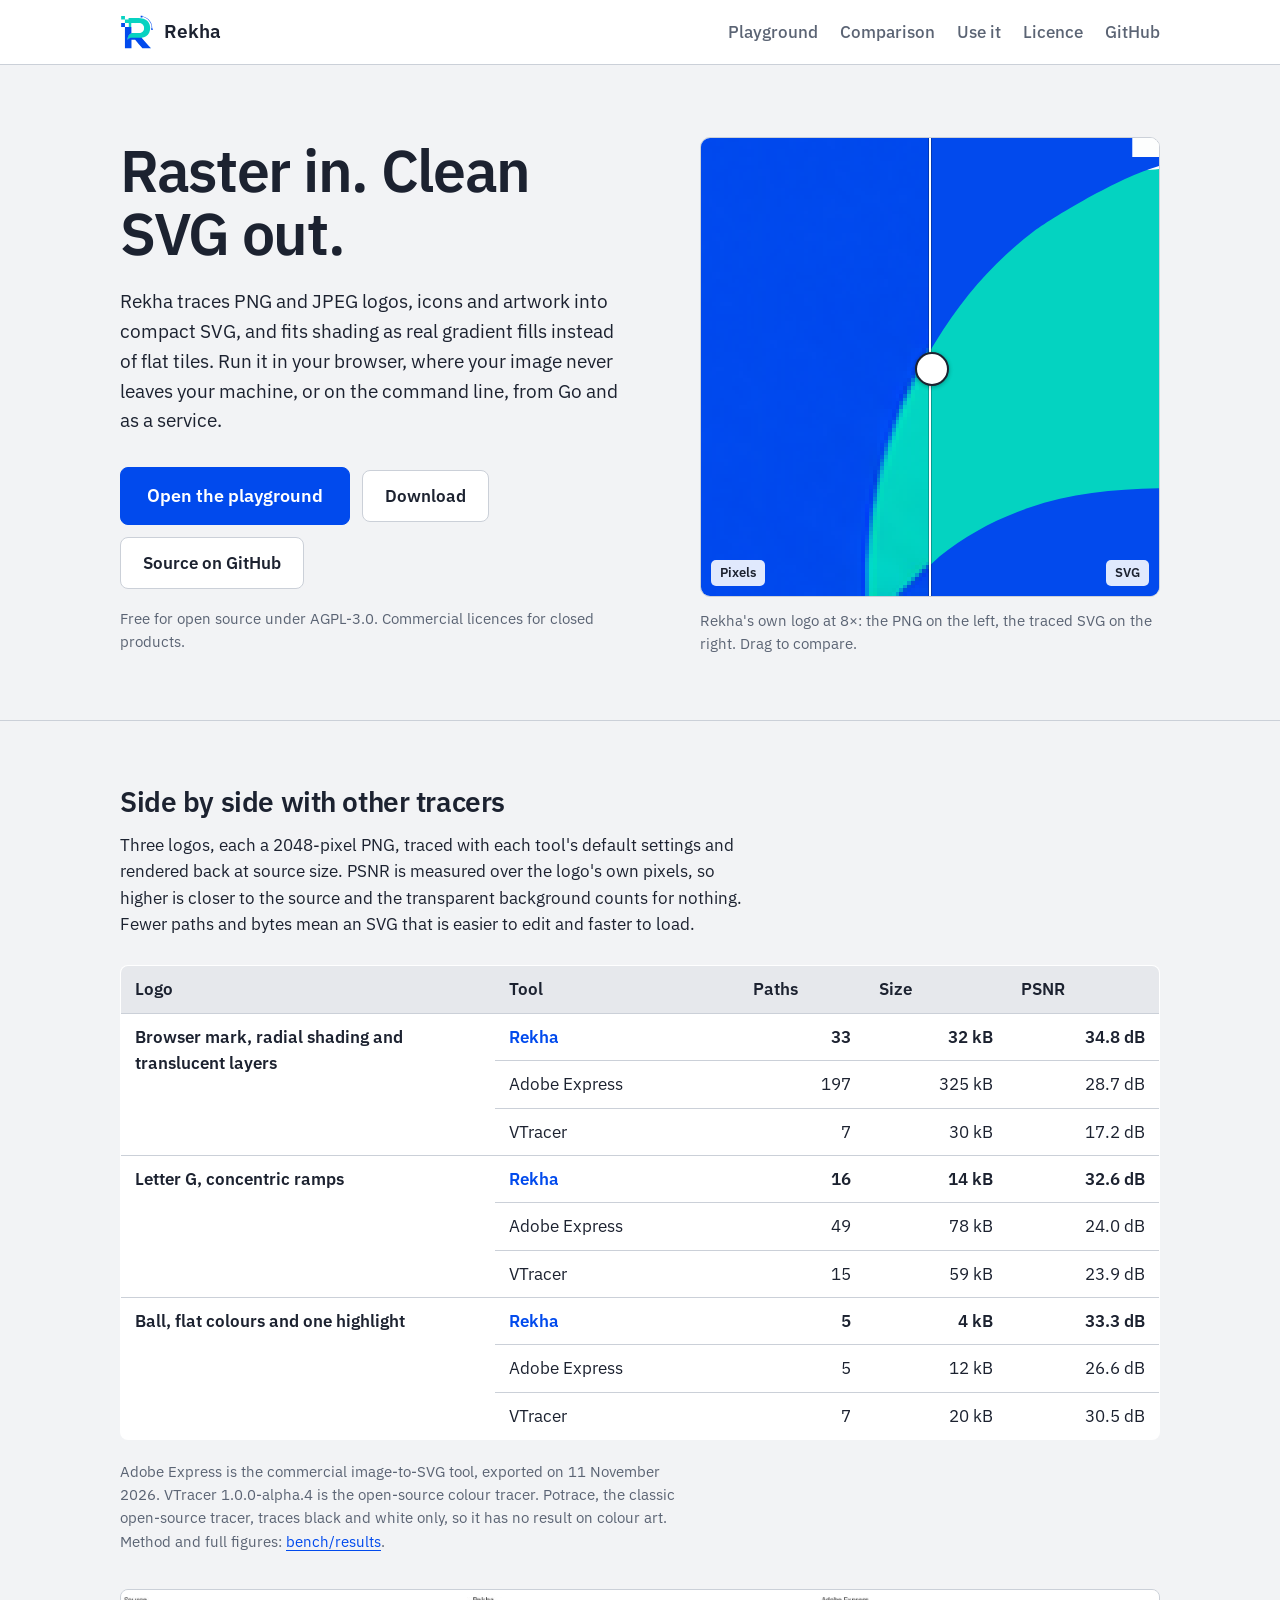
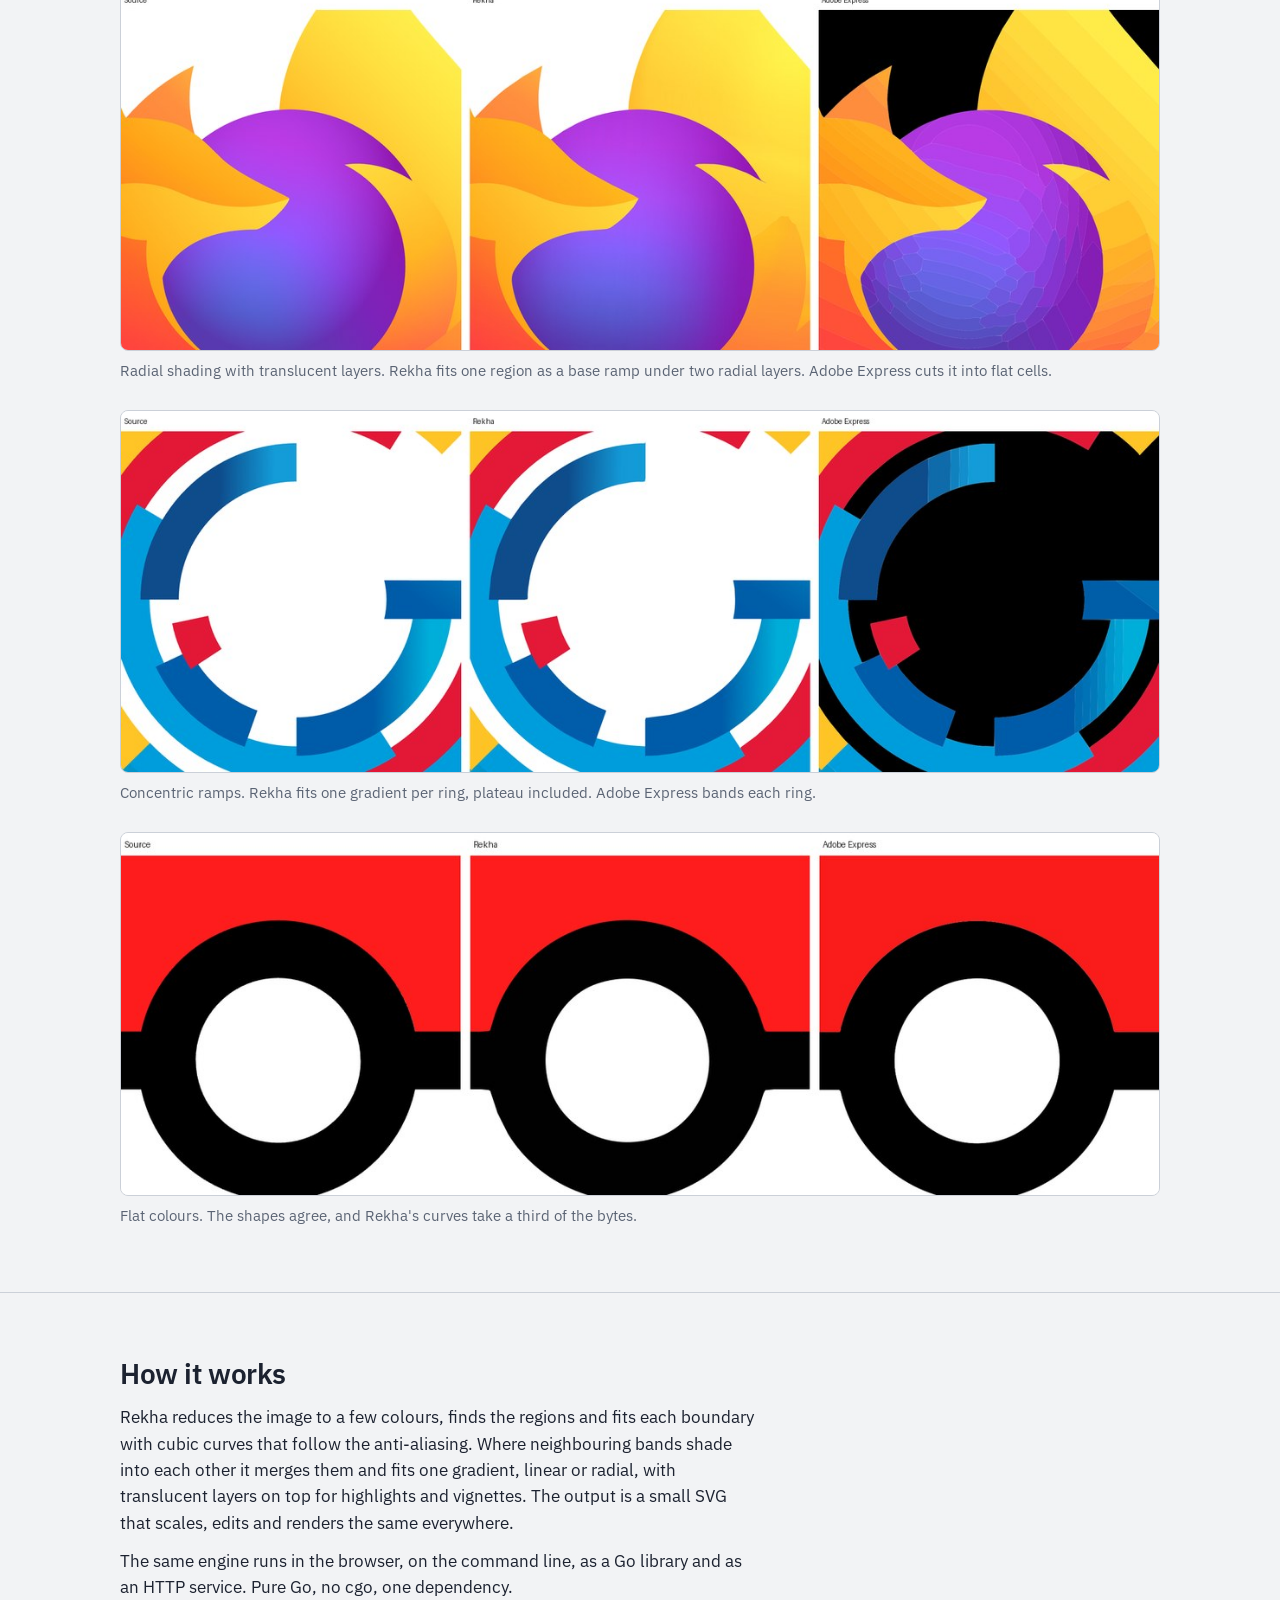
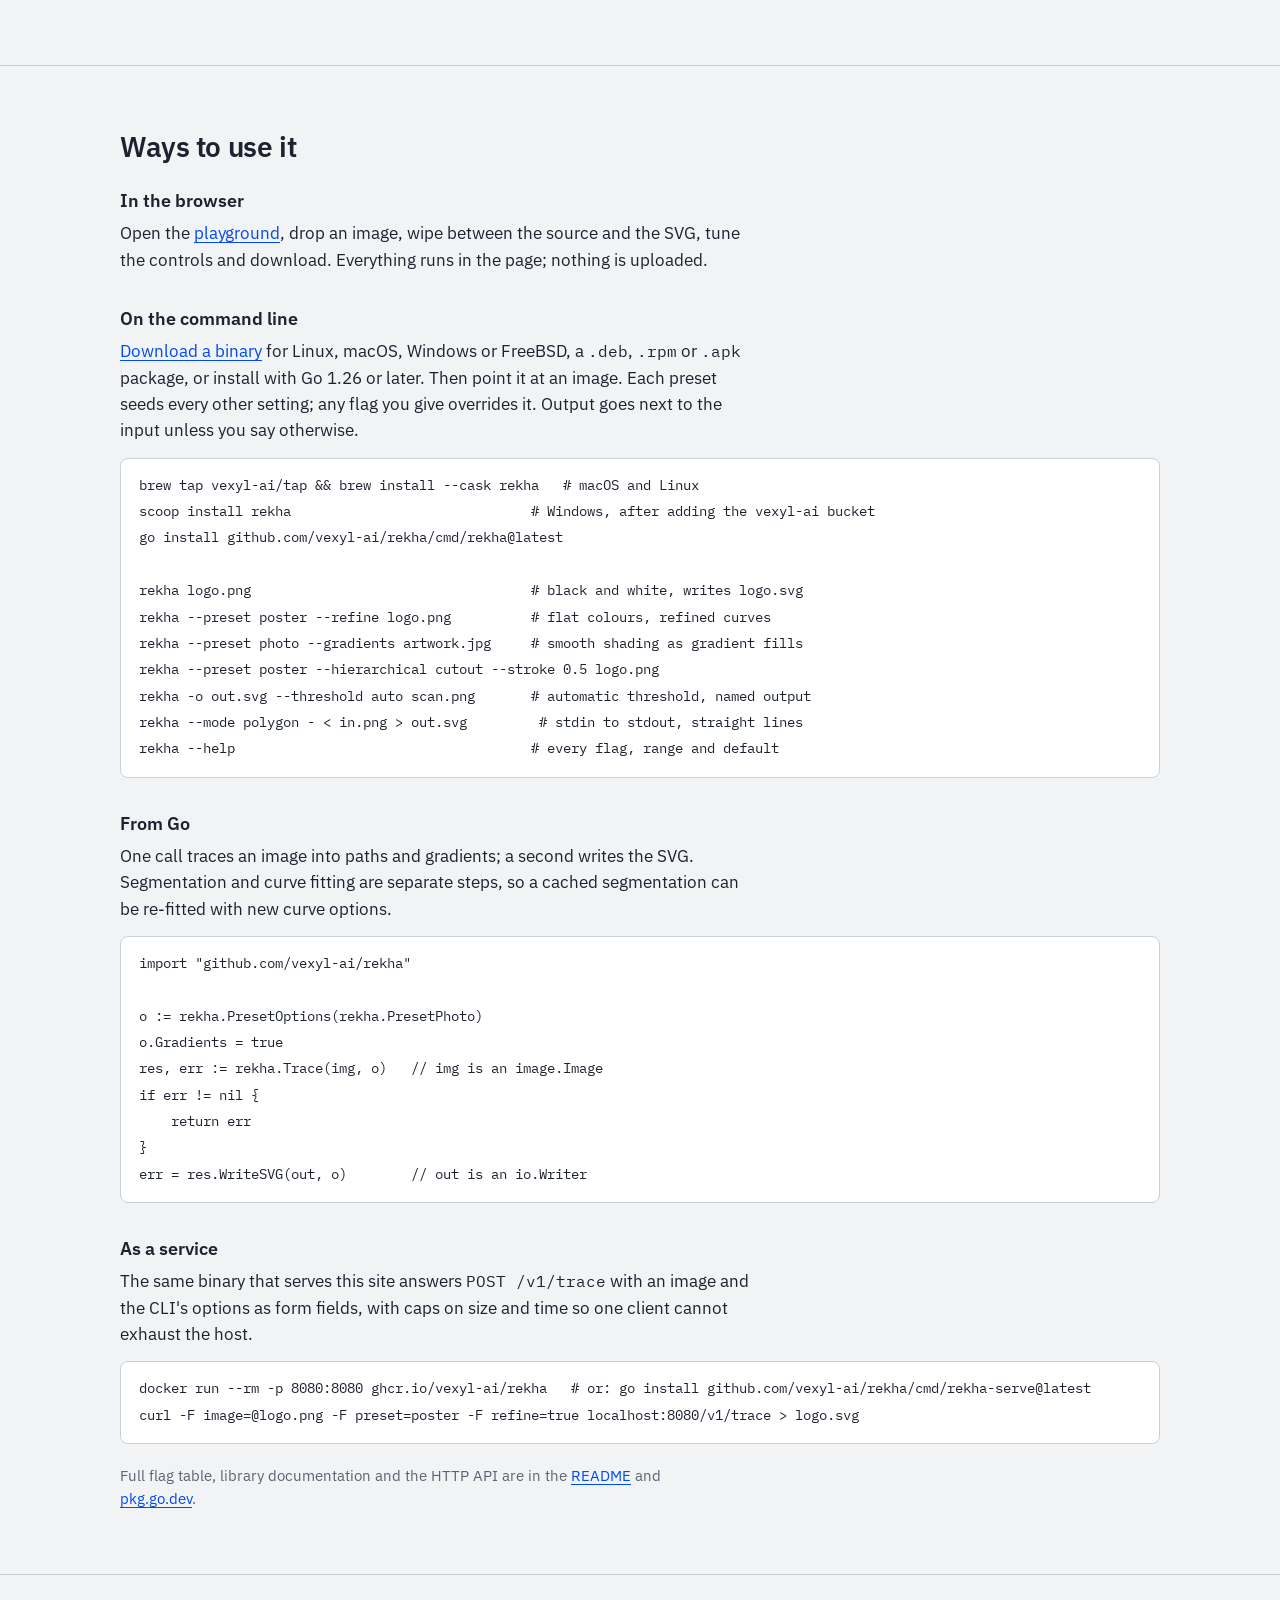
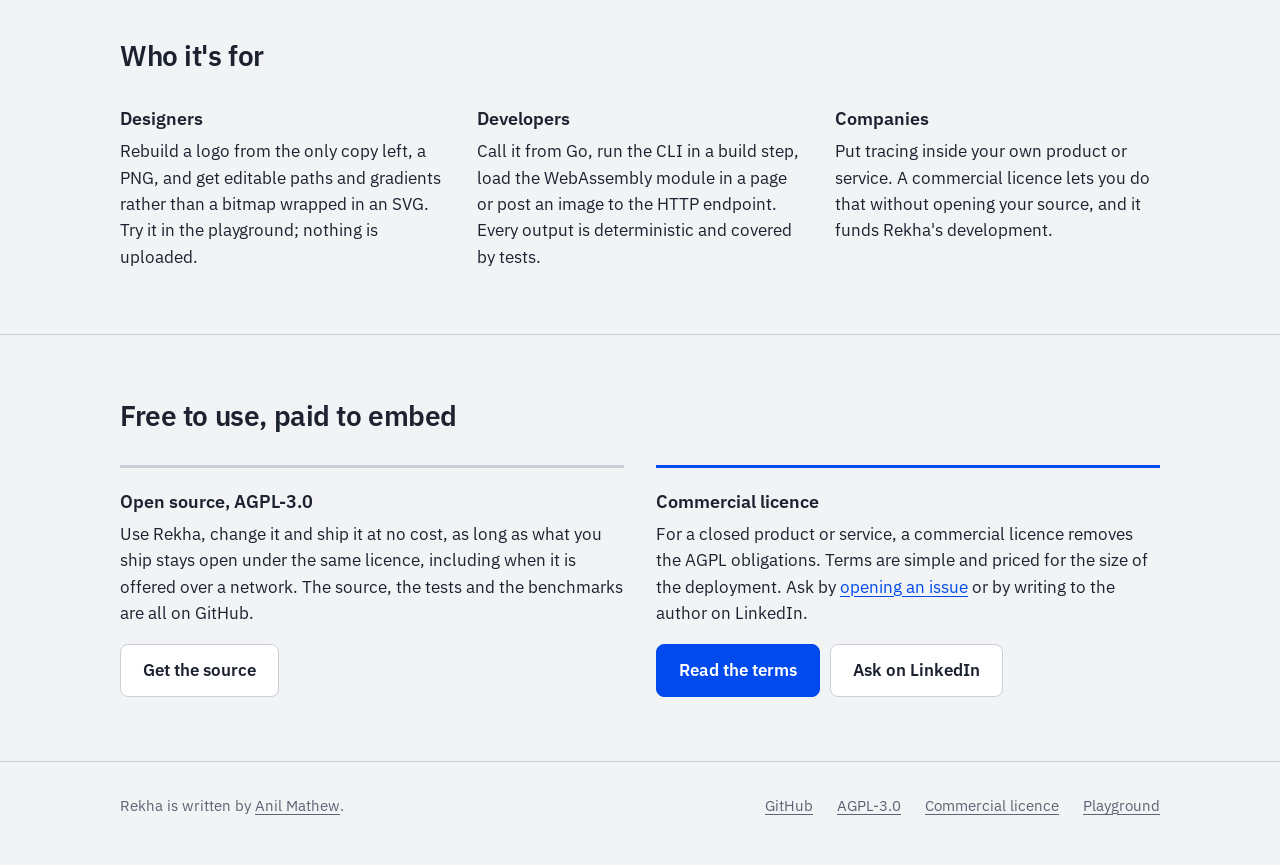
==== web/index.html @ 9424fc50 "docs: tap before brew install, as Homebrew now requires Signed-off-by: Anil Mathew <anilmathewm@yaho" ====
<!doctype html>
<html lang="en">
<head>
<meta charset="utf-8">
<meta name="viewport" content="width=device-width, initial-scale=1">
<title>Rekha: trace PNG and JPEG to SVG with gradient fills</title>
<meta name="description" content="Rekha turns raster logos, icons and artwork into compact SVG with real gradient fills. In your browser or on the command line. Pure Go, free under AGPL-3.0.">
<link rel="canonical" href="https://vexyl-ai.github.io/rekha/">
<meta property="og:type" content="website">
<meta property="og:site_name" content="Rekha">
<meta property="og:title" content="Rekha: raster to clean SVG, gradients included">
<meta property="og:description" content="Trace PNG and JPEG into compact SVG with real gradient fills. In your browser, nothing uploaded, or on the command line. Open source, pure Go.">
<meta property="og:url" content="https://vexyl-ai.github.io/rekha/">
<meta property="og:image" content="https://vexyl-ai.github.io/rekha/img/og.png">
<meta property="og:image:width" content="1200">
<meta property="og:image:height" content="630">
<meta property="og:image:alt" content="Rekha logo beside the words: raster to clean SVG, gradients included, runs in your browser">
<meta name="twitter:card" content="summary_large_image">
<meta name="twitter:title" content="Rekha: raster to clean SVG, gradients included">
<meta name="twitter:description" content="Trace PNG and JPEG into compact SVG with real gradient fills. In your browser or on the command line.">
<meta name="twitter:image" content="https://vexyl-ai.github.io/rekha/img/og.png">
<meta name="theme-color" content="#014AED">
<link rel="icon" href="img/logo-mark.svg" type="image/svg+xml">
<link rel="preconnect" href="https://fonts.googleapis.com">
<link rel="stylesheet" href="https://fonts.googleapis.com/css2?family=IBM+Plex+Sans:wght@400;500;600&family=IBM+Plex+Mono&display=swap">
<link rel="stylesheet" href="site.css">
<script type="application/ld+json">
{
  "@context": "https://schema.org",
  "@type": "SoftwareApplication",
  "name": "Rekha",
  "url": "https://vexyl-ai.github.io/rekha/",
  "description": "Raster to SVG tracer with gradient fills. Pure Go, no cgo, runs as a library, a CLI, a WebAssembly module and an HTTP service.",
  "applicationCategory": "DesignApplication",
  "operatingSystem": "Web, Linux, macOS, Windows",
  "offers": { "@type": "Offer", "price": "0", "priceCurrency": "USD" },
  "license": "https://www.gnu.org/licenses/agpl-3.0.html",
  "codeRepository": "https://github.com/vexyl-ai/rekha",
  "author": { "@type": "Person", "name": "Anil Mathew", "url": "https://www.linkedin.com/in/anilmathewm/" }
}
</script>
</head>
<body>
<header class="bar">
  <div class="wrap">
    <a class="brand" href="./"><img src="img/logo-mark.svg" alt="" width="34" height="34">Rekha</a>
    <nav aria-label="Site">
      <a href="demo/">Playground</a>
      <a href="#compare" class="hide-sm">Comparison</a>
      <a href="#use" class="hide-sm">Use it</a>
      <a href="#licence">Licence</a>
      <a href="https://github.com/vexyl-ai/rekha">GitHub</a>
    </nav>
  </div>
</header>

<main>
<div class="hero">
  <div class="wrap">
    <div>
      <h1>Raster in. Clean SVG out.</h1>
      <p class="lead">Rekha traces PNG and JPEG logos, icons and artwork into compact SVG, and fits shading as real gradient fills instead of flat tiles. Run it in your browser, where your image never leaves your machine, or on the command line, from Go and as a service.</p>
      <div class="cta">
        <a class="btn primary" href="demo/">Open the playground</a>
        <a class="btn" href="https://github.com/vexyl-ai/rekha/releases/latest">Download</a>
        <a class="btn" href="https://github.com/vexyl-ai/rekha">Source on GitHub</a>
      </div>
      <p class="fine">Free for open source under AGPL-3.0. Commercial licences for closed products.</p>
    </div>
    <figure class="wipe" id="wipe">
      <div class="frame">
        <img class="px" src="img/hero-source.png" width="120" height="120" alt="A corner of the Rekha logo as pixels, enlarged eight times">
        <div class="vec"><img src="img/hero-trace.svg" width="120" height="120" alt="The same corner traced by Rekha as smooth curves"></div>
        <input type="range" min="0" max="100" value="50" aria-label="Move the divider between pixels and SVG">
        <div class="handle" aria-hidden="true"></div>
        <span class="tag l">Pixels</span><span class="tag r">SVG</span>
      </div>
      <figcaption>Rekha's own logo at 8×: the PNG on the left, the traced SVG on the right. Drag to compare.</figcaption>
    </figure>
  </div>
</div>

<section id="compare">
  <div class="wrap">
    <h2>Side by side with other tracers</h2>
    <p class="prose">Three logos, each a 2048-pixel PNG, traced with each tool's default settings and rendered back at source size. PSNR is measured over the logo's own pixels, so higher is closer to the source and the transparent background counts for nothing. Fewer paths and bytes mean an SVG that is easier to edit and faster to load.</p>
    <table class="scores">
      <thead><tr><th scope="col">Logo</th><th scope="col">Tool</th><th scope="col" class="n">Paths</th><th scope="col" class="n">Size</th><th scope="col" class="n">PSNR</th></tr></thead>
      <tbody>
        <tr class="us"><th scope="row" rowspan="3">Browser mark, radial shading and translucent layers</th><td class="tool">Rekha</td><td class="n">33</td><td class="n">32 kB</td><td class="n">34.8 dB</td></tr>
        <tr><td>Adobe Express</td><td class="n">197</td><td class="n">325 kB</td><td class="n">28.7 dB</td></tr>
        <tr><td>VTracer</td><td class="n">7</td><td class="n">30 kB</td><td class="n">17.2 dB</td></tr>
        <tr class="us"><th scope="row" rowspan="3">Letter G, concentric ramps</th><td class="tool">Rekha</td><td class="n">16</td><td class="n">14 kB</td><td class="n">32.6 dB</td></tr>
        <tr><td>Adobe Express</td><td class="n">49</td><td class="n">78 kB</td><td class="n">24.0 dB</td></tr>
        <tr><td>VTracer</td><td class="n">15</td><td class="n">59 kB</td><td class="n">23.9 dB</td></tr>
        <tr class="us"><th scope="row" rowspan="3">Ball, flat colours and one highlight</th><td class="tool">Rekha</td><td class="n">5</td><td class="n">4 kB</td><td class="n">33.3 dB</td></tr>
        <tr><td>Adobe Express</td><td class="n">5</td><td class="n">12 kB</td><td class="n">26.6 dB</td></tr>
        <tr><td>VTracer</td><td class="n">7</td><td class="n">20 kB</td><td class="n">30.5 dB</td></tr>
      </tbody>
    </table>
    <p class="cite prose">Adobe Express is the commercial image-to-SVG tool, exported on 11 November 2026. VTracer 1.0.0-alpha.4 is the open-source colour tracer. Potrace, the classic open-source tracer, traces black and white only, so it has no result on colour art. Method and full figures: <a href="https://github.com/vexyl-ai/rekha/blob/main/bench/results/2026-11-11-adobe-express.md">bench/results</a>.</p>
    <div class="strips">
      <figure>
        <img src="img/compare/firefox-globe.jpg" width="1200" height="416" alt="Browser mark globe, three panels: source, Rekha, Adobe Express. Rekha's shading is smooth; Adobe Express cuts it into flat cells." loading="lazy">
        <figcaption>Radial shading with translucent layers. Rekha fits one region as a base ramp under two radial layers. Adobe Express cuts it into flat cells.</figcaption>
      </figure>
      <figure>
        <img src="img/compare/letter-g.jpg" width="1200" height="417" alt="Letter G logo, three panels: source, Rekha, Adobe Express. Rekha's rings shade smoothly; Adobe Express bands them." loading="lazy">
        <figcaption>Concentric ramps. Rekha fits one gradient per ring, plateau included. Adobe Express bands each ring.</figcaption>
      </figure>
      <figure>
        <img src="img/compare/pokeball.jpg" width="1200" height="419" alt="Ball logo, three panels: source, Rekha, Adobe Express. The shapes agree." loading="lazy">
        <figcaption>Flat colours. The shapes agree, and Rekha's curves take a third of the bytes.</figcaption>
      </figure>
    </div>
  </div>
</section>

<section class="how" id="how">
  <div class="wrap">
    <h2>How it works</h2>
    <p class="prose">Rekha reduces the image to a few colours, finds the regions and fits each boundary with cubic curves that follow the anti-aliasing. Where neighbouring bands shade into each other it merges them and fits one gradient, linear or radial, with translucent layers on top for highlights and vignettes. The output is a small SVG that scales, edits and renders the same everywhere.</p>
    <p class="prose">The same engine runs in the browser, on the command line, as a Go library and as an HTTP service. Pure Go, no cgo, one dependency.</p>
  </div>
</section>

<section class="use" id="use">
  <div class="wrap">
    <h2>Ways to use it</h2>

    <h3>In the browser</h3>
    <p class="prose">Open the <a href="demo/">playground</a>, drop an image, wipe between the source and the SVG, tune the controls and download. Everything runs in the page; nothing is uploaded.</p>

    <h3>On the command line</h3>
    <p class="prose"><a href="https://github.com/vexyl-ai/rekha/releases/latest">Download a binary</a> for Linux, macOS, Windows or FreeBSD, a <code>.deb</code>, <code>.rpm</code> or <code>.apk</code> package, or install with Go 1.26 or later. Then point it at an image. Each preset seeds every other setting; any flag you give overrides it. Output goes next to the input unless you say otherwise.</p>
<pre><code>brew tap vexyl-ai/tap &amp;&amp; brew install --cask rekha   # macOS and Linux
scoop install rekha                              # Windows, after adding the vexyl-ai bucket
go install github.com/vexyl-ai/rekha/cmd/rekha@latest

rekha logo.png                                   # black and white, writes logo.svg
rekha --preset poster --refine logo.png          # flat colours, refined curves
rekha --preset photo --gradients artwork.jpg     # smooth shading as gradient fills
rekha --preset poster --hierarchical cutout --stroke 0.5 logo.png
rekha -o out.svg --threshold auto scan.png       # automatic threshold, named output
rekha --mode polygon - &lt; in.png &gt; out.svg         # stdin to stdout, straight lines
rekha --help                                     # every flag, range and default</code></pre>

    <h3>From Go</h3>
    <p class="prose">One call traces an image into paths and gradients; a second writes the SVG. Segmentation and curve fitting are separate steps, so a cached segmentation can be re-fitted with new curve options.</p>
<pre><code>import "github.com/vexyl-ai/rekha"

o := rekha.PresetOptions(rekha.PresetPhoto)
o.Gradients = true
res, err := rekha.Trace(img, o)   // img is an image.Image
if err != nil {
    return err
}
err = res.WriteSVG(out, o)        // out is an io.Writer</code></pre>

    <h3>As a service</h3>
    <p class="prose">The same binary that serves this site answers <code>POST /v1/trace</code> with an image and the CLI's options as form fields, with caps on size and time so one client cannot exhaust the host.</p>
<pre><code>docker run --rm -p 8080:8080 ghcr.io/vexyl-ai/rekha   # or: go install github.com/vexyl-ai/rekha/cmd/rekha-serve@latest
curl -F image=@logo.png -F preset=poster -F refine=true localhost:8080/v1/trace &gt; logo.svg</code></pre>
    <p class="cite prose">Full flag table, library documentation and the HTTP API are in the <a href="https://github.com/vexyl-ai/rekha#readme">README</a> and <a href="https://pkg.go.dev/github.com/vexyl-ai/rekha">pkg.go.dev</a>.</p>
  </div>
</section>

<section class="who" id="who">
  <div class="wrap">
    <h2>Who it's for</h2>
    <div class="cols">
      <div>
        <h3>Designers</h3>
        <p>Rebuild a logo from the only copy left, a PNG, and get editable paths and gradients rather than a bitmap wrapped in an SVG. Try it in the playground; nothing is uploaded.</p>
      </div>
      <div>
        <h3>Developers</h3>
        <p>Call it from Go, run the CLI in a build step, load the WebAssembly module in a page or post an image to the HTTP endpoint. Every output is deterministic and covered by tests.</p>
      </div>
      <div>
        <h3>Companies</h3>
        <p>Put tracing inside your own product or service. A commercial licence lets you do that without opening your source, and it funds Rekha's development.</p>
      </div>
    </div>
  </div>
</section>

<section class="licence" id="licence">
  <div class="wrap">
    <h2>Free to use, paid to embed</h2>
    <div class="cols">
      <div>
        <h3>Open source, AGPL-3.0</h3>
        <p>Use Rekha, change it and ship it at no cost, as long as what you ship stays open under the same licence, including when it is offered over a network. The source, the tests and the benchmarks are all on GitHub.</p>
        <div class="cta"><a class="btn" href="https://github.com/vexyl-ai/rekha">Get the source</a></div>
      </div>
      <div class="paid">
        <h3>Commercial licence</h3>
        <p>For a closed product or service, a commercial licence removes the AGPL obligations. Terms are simple and priced for the size of the deployment. Ask by <a href="https://github.com/vexyl-ai/rekha/issues/new">opening an issue</a> or by writing to the author on LinkedIn.</p>
        <div class="cta">
          <a class="btn primary" href="https://github.com/vexyl-ai/rekha/blob/main/COMMERCIAL.md">Read the terms</a>
          <a class="btn" href="https://www.linkedin.com/in/anilmathewm/">Ask on LinkedIn</a>
        </div>
      </div>
    </div>
  </div>
</section>
</main>

<footer>
  <div class="wrap">
    <span>Rekha is written by <a href="https://www.linkedin.com/in/anilmathewm/">Anil Mathew</a>.</span>
    <span class="spacer"></span>
    <a href="https://github.com/vexyl-ai/rekha">GitHub</a>
    <a href="https://github.com/vexyl-ai/rekha/blob/main/LICENSE">AGPL-3.0</a>
    <a href="https://github.com/vexyl-ai/rekha/blob/main/COMMERCIAL.md">Commercial licence</a>
    <a href="demo/">Playground</a>
  </div>
</footer>
<script src="site.js"></script>
</body>
</html>
---- web/site.css ----
/* Rekha landing page. One family, brand blue, light and dark. */
:root {
  --ink: #1C2230;
  --ink-soft: #5B6474;
  --paper: #F2F3F5;
  --pane: #FFFFFF;
  --rule: #CBD0D8;
  --brand: #014AED;
  --brand-ink: #FFFFFF;
  --check: #E6E8EC;
  color-scheme: light dark;
}
@media (prefers-color-scheme: dark) {
  :root {
    --ink: #E8EBF1;
    --ink-soft: #A0A8B6;
    --paper: #10141C;
    --pane: #181D27;
    --rule: #2E3544;
    --brand: #5C8CFF;
    --brand-ink: #0B1020;
    --check: #232936;
  }
}
* { box-sizing: border-box; }
html { scroll-behavior: smooth; }
@media (prefers-reduced-motion: reduce) { html { scroll-behavior: auto; } }
body {
  margin: 0;
  font: 17px/1.55 "IBM Plex Sans", system-ui, sans-serif;
  color: var(--ink);
  background: var(--paper);
  -webkit-font-smoothing: antialiased;
}
h1, h2, h3, p, figure, table { margin: 0; }
a { color: var(--brand); text-decoration-thickness: 1px; text-underline-offset: 3px; }
a:focus-visible, button:focus-visible, input:focus-visible { outline: 2px solid var(--brand); outline-offset: 3px; }
code { font: 0.92em/1.5 "IBM Plex Mono", ui-monospace, SFMono-Regular, Menlo, monospace; }
pre {
  margin: 0; padding: 14px 18px; overflow-x: auto;
  background: var(--pane); border: 1px solid var(--rule); border-radius: 8px;
}
pre code { font-size: 14px; }

.wrap { max-width: 1080px; margin: 0 auto; padding: 0 20px; }
.prose { max-width: 64ch; }

/* Top bar */
.bar { background: var(--pane); border-bottom: 1px solid var(--rule); }
.bar .wrap { display: flex; align-items: center; gap: 28px; height: 64px; }
.brand { display: inline-flex; align-items: center; gap: 10px; color: var(--ink); text-decoration: none; font-weight: 600; font-size: 19px; }
.brand img { width: 34px; height: 34px; }
.bar nav { margin-left: auto; display: flex; gap: 22px; }
.bar nav a { color: var(--ink-soft); text-decoration: none; font-weight: 500; }
.bar nav a:hover { color: var(--ink); }

/* Buttons */
.btn {
  display: inline-block; padding: 12px 22px; border-radius: 8px; font-weight: 600; text-decoration: none;
  border: 1px solid var(--rule); color: var(--ink); background: var(--pane);
}
.btn.primary { background: var(--brand); border-color: var(--brand); color: var(--brand-ink); font-size: 18px; padding: 14px 26px; }
.btn.primary:hover { filter: brightness(1.08); }
.btn:hover { border-color: var(--ink-soft); }

/* Hero */
.hero { padding: 72px 0 64px; }
.hero .wrap { display: grid; grid-template-columns: minmax(0, 1fr) minmax(300px, 460px); gap: 56px; align-items: center; }
.hero h1 { font-size: clamp(2.3rem, 5.2vw, 3.7rem); line-height: 1.06; letter-spacing: -0.022em; font-weight: 600; max-width: 14ch; }
.hero .lead { margin-top: 22px; font-size: 1.2rem; max-width: 46ch; color: var(--ink); }
.hero .cta { margin-top: 32px; display: flex; flex-wrap: wrap; gap: 12px; align-items: center; }
.hero .fine { margin-top: 18px; color: var(--ink-soft); font-size: 15px; }

/* Wipe: pixels under, traced SVG clipped on top */
.wipe { --cut: 50%; }
.wipe .frame {
  position: relative; aspect-ratio: 1 / 1; overflow: hidden; border-radius: 10px;
  border: 1px solid var(--rule); background: var(--pane); cursor: ew-resize; touch-action: none; user-select: none;
}
.wipe .frame img { position: absolute; inset: 0; width: 100%; height: 100%; display: block; pointer-events: none; }
.wipe .px { image-rendering: pixelated; image-rendering: crisp-edges; }
.wipe .vec { position: absolute; inset: 0; clip-path: inset(0 0 0 var(--cut)); }
.wipe .handle {
  position: absolute; top: 0; bottom: 0; left: var(--cut); width: 2px; margin-left: -1px;
  background: #fff; box-shadow: 0 0 0 1px rgba(0,0,0,.25); pointer-events: none;
}
.wipe .handle::after {
  content: ""; position: absolute; top: 50%; left: 50%; width: 30px; height: 30px; margin: -15px 0 0 -15px;
  border-radius: 50%; background: #fff; border: 2px solid var(--ink); box-shadow: 0 1px 4px rgba(0,0,0,.3);
}
.wipe .tag {
  position: absolute; bottom: 10px; padding: 3px 9px; border-radius: 5px; font-size: 13px; font-weight: 600;
  background: rgba(255,255,255,.88); color: #1C2230; pointer-events: none;
}
.wipe .tag.l { left: 10px; } .wipe .tag.r { right: 10px; }
.wipe input[type=range] { position: absolute; width: 1px; height: 1px; opacity: 0; left: 0; top: 0; }
.wipe input[type=range]:focus-visible ~ .handle { outline: 2px solid var(--brand); outline-offset: 2px; }
.wipe figcaption { margin-top: 12px; color: var(--ink-soft); font-size: 15px; }

/* Sections */
section { padding: 64px 0; border-top: 1px solid var(--rule); }
section h2 { font-size: 1.75rem; letter-spacing: -0.015em; font-weight: 600; line-height: 1.2; }
section h2 + p { margin-top: 14px; }
section h3 { font-size: 1.1rem; font-weight: 600; margin-top: 28px; }
section h3 + p { margin-top: 6px; }
section p + p { margin-top: 12px; }

/* Comparison */
.scores { margin-top: 28px; width: 100%; border-collapse: collapse; font-variant-numeric: tabular-nums; background: var(--pane); border: 1px solid var(--rule); border-radius: 8px; overflow: hidden; }
.scores th, .scores td { padding: 10px 14px; text-align: left; border-top: 1px solid var(--rule); vertical-align: top; }
.scores thead th { border-top: 0; font-weight: 600; background: var(--check); }
.scores tbody th[scope=row] { font-weight: 500; width: 36%; }
.scores td.n { text-align: right; }
.scores tr.us td, .scores tr.us th { font-weight: 600; }
.scores tr.us td.tool { color: var(--brand); }
.strips { margin-top: 36px; display: grid; gap: 28px; }
.strips img { width: 100%; height: auto; display: block; border-radius: 8px; border: 1px solid var(--rule); }
.strips figcaption { margin-top: 8px; color: var(--ink-soft); font-size: 15px; }
.cite { margin-top: 20px; color: var(--ink-soft); font-size: 15px; }

/* How + use + who */
.use pre { margin-top: 14px; }
.use h3 { margin-top: 32px; }
.use h2 + h3 { margin-top: 24px; }
.who .cols { display: grid; grid-template-columns: repeat(3, minmax(0, 1fr)); gap: 32px; margin-top: 8px; }
.who h3 { margin-top: 24px; }

/* Licence */
.licence .cols { display: grid; grid-template-columns: repeat(2, minmax(0, 1fr)); gap: 32px; margin-top: 32px; }
.licence .cols > div { padding-top: 20px; border-top: 3px solid var(--rule); }
.licence .cols > div.paid { border-top-color: var(--brand); }
.licence h3 { margin-top: 0; }
.licence .cta { margin-top: 18px; display: flex; flex-wrap: wrap; gap: 10px; }
.licence .btn.primary { font-size: 17px; padding: 12px 22px; }

/* Footer */
footer { border-top: 1px solid var(--rule); padding: 32px 0 48px; color: var(--ink-soft); font-size: 15px; }
footer .wrap { display: flex; flex-wrap: wrap; gap: 8px 24px; align-items: center; }
footer a { color: var(--ink-soft); }
footer .spacer { flex: 1; }

@media (max-width: 860px) {
  .hero { padding: 44px 0 48px; }
  .hero .wrap { grid-template-columns: 1fr; gap: 36px; }
  .hero h1 { max-width: none; }
  .who .cols, .licence .cols { grid-template-columns: 1fr; gap: 20px; }
  .who h3 { margin-top: 8px; }
  .bar nav { gap: 16px; }
  .bar nav .hide-sm { display: none; }
  section { padding: 48px 0; }
}
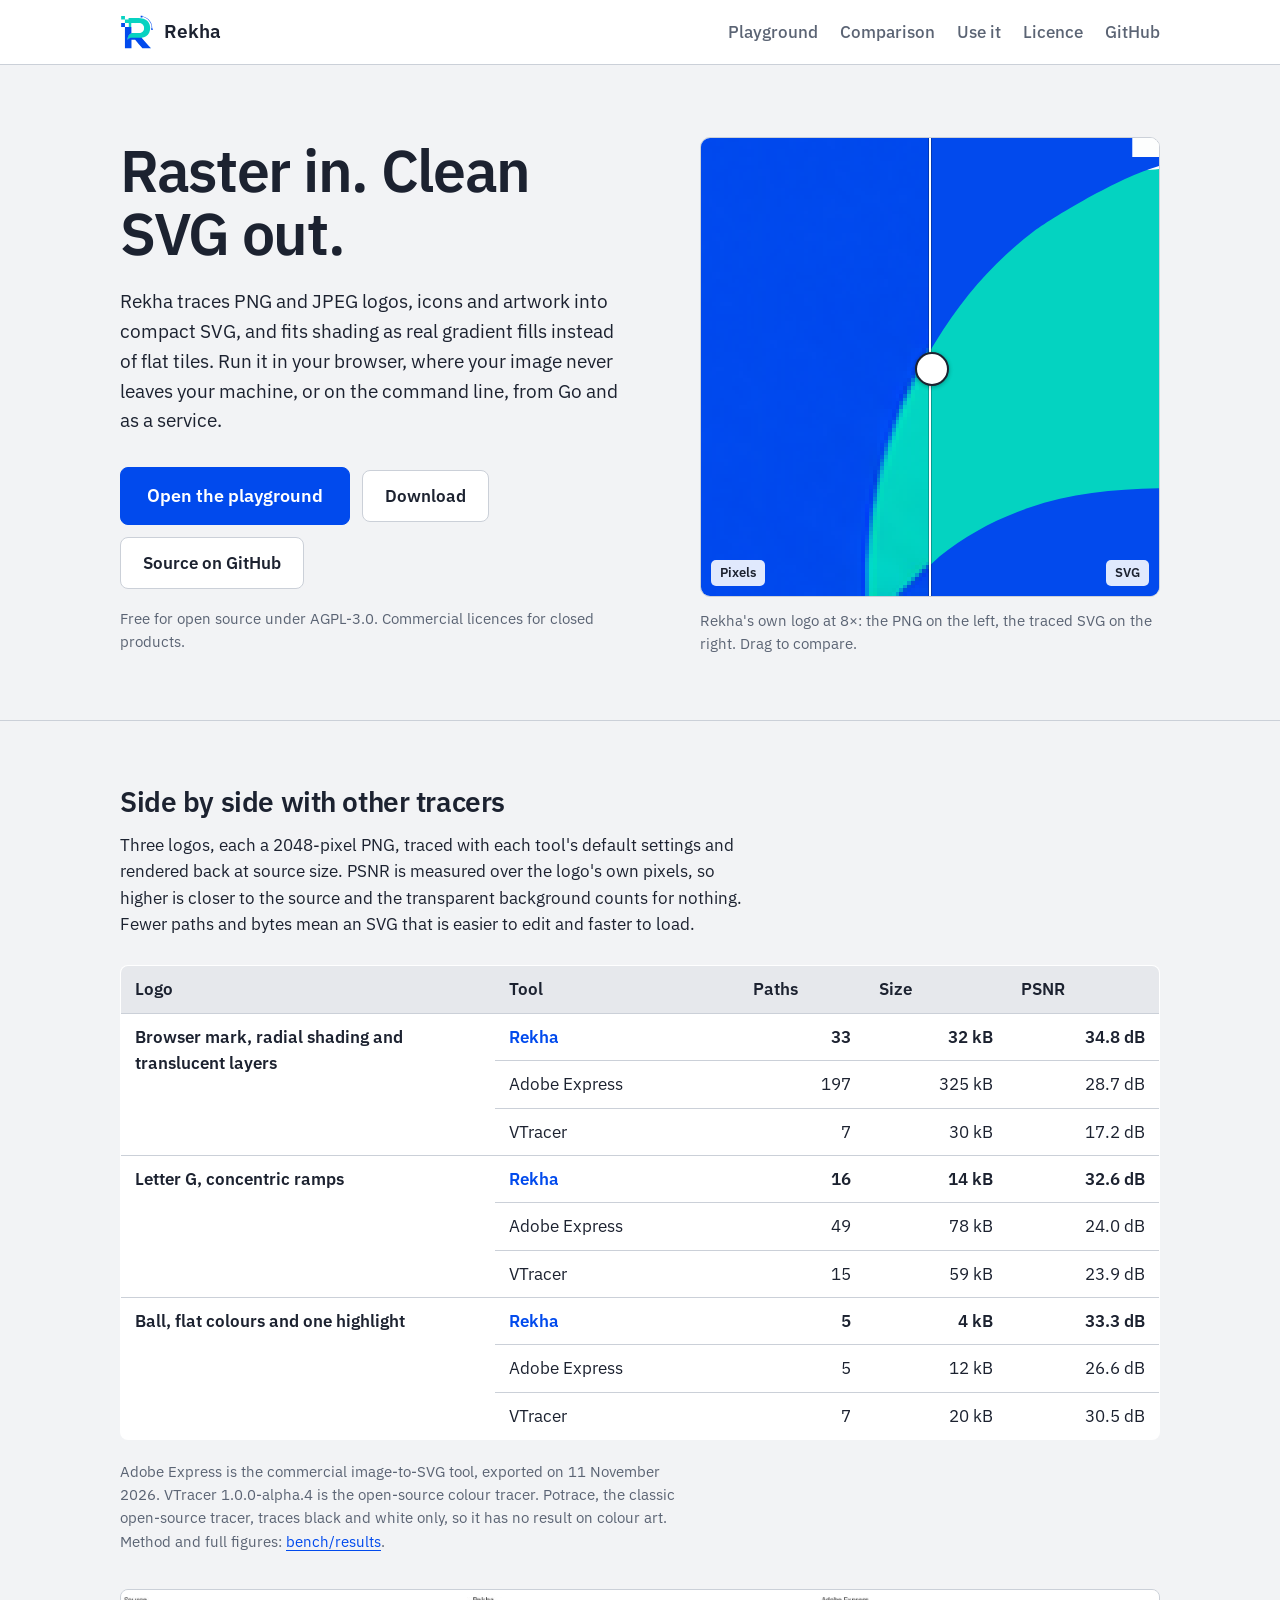
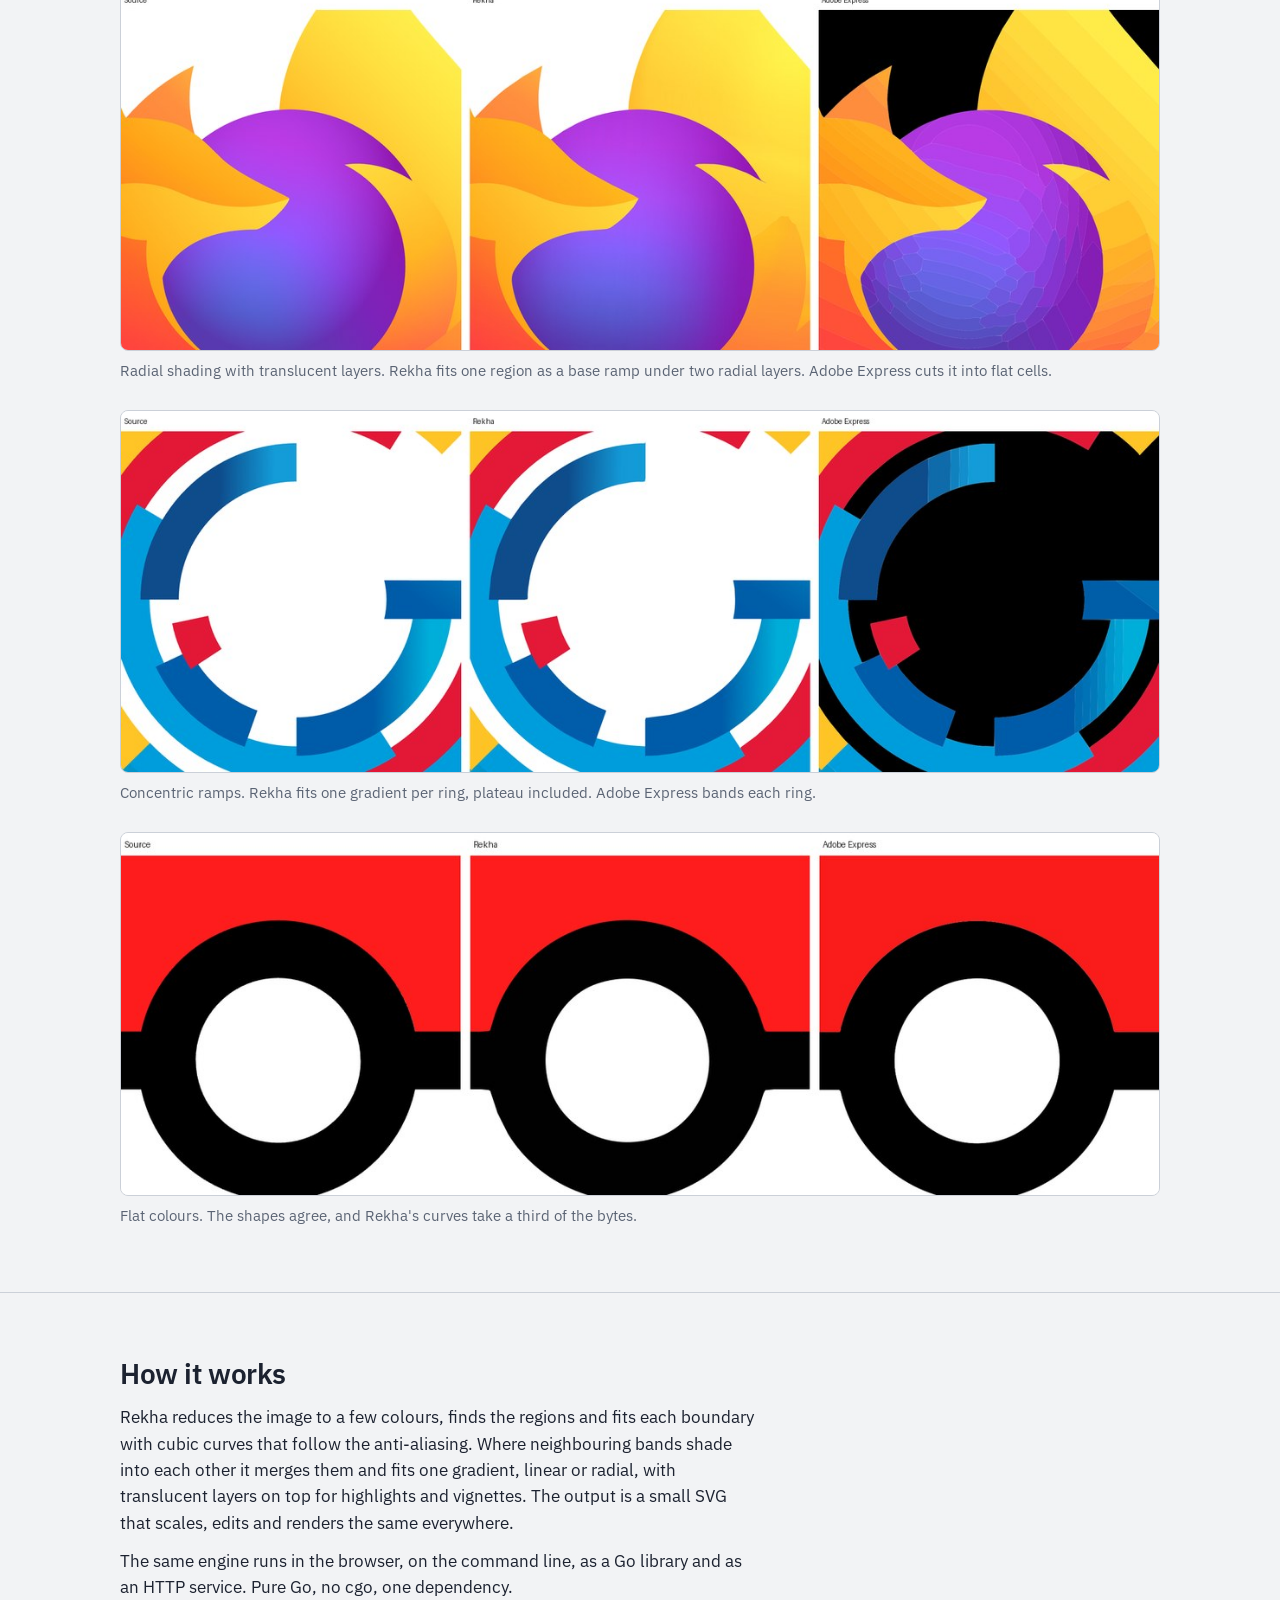
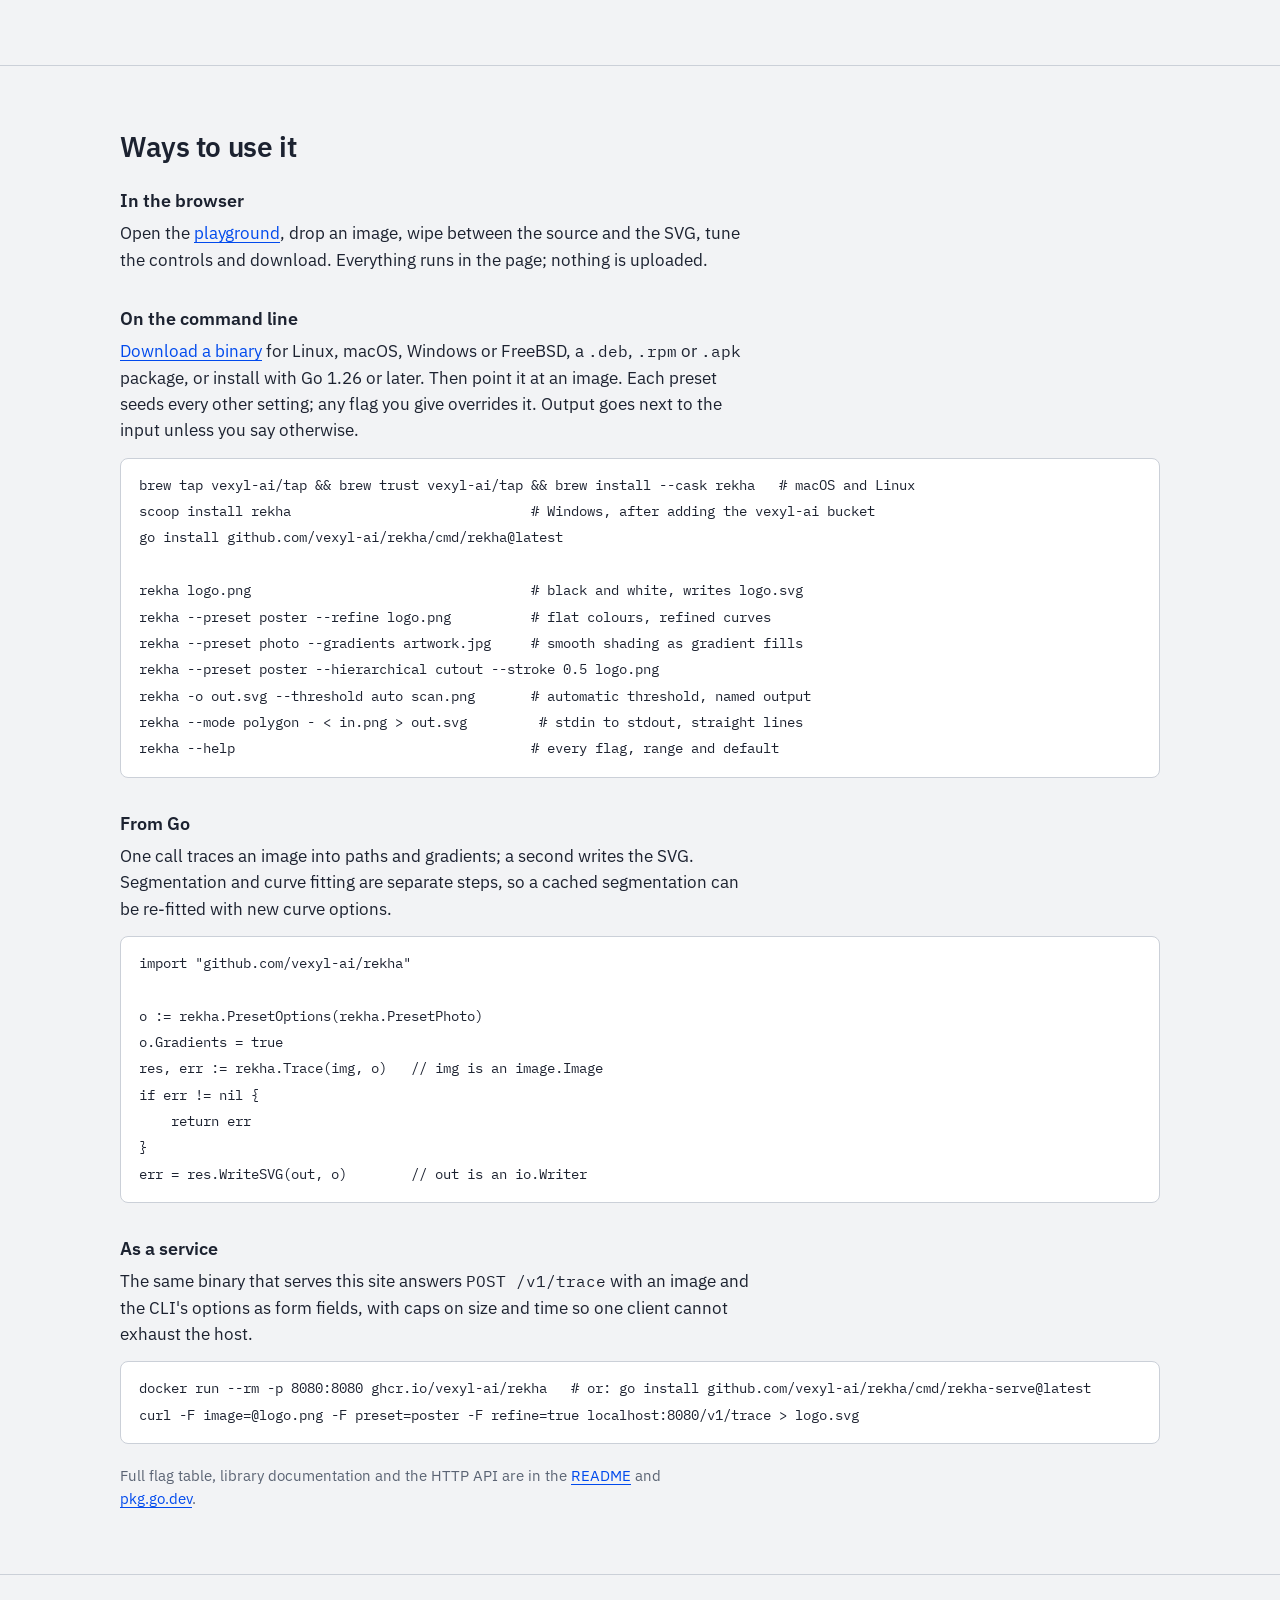
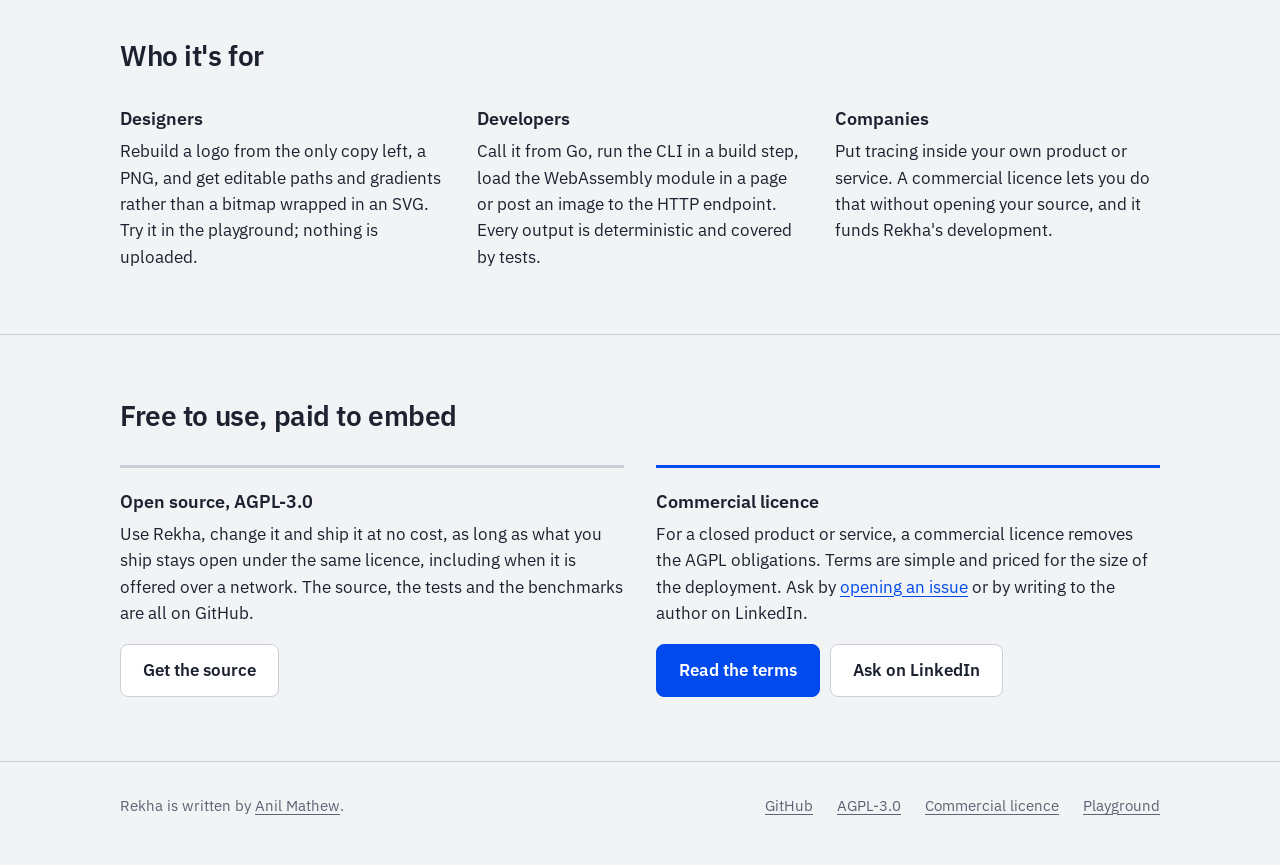
==== commit a82e754b: "docs: brew trust step for Homebrew 7 Signed-off-by: Anil Mathew <anilmathewm@yahoo.co.uk>" ====
--- a/web/index.html
+++ b/web/index.html
@@ -133,7 +133,7 @@
 
     <h3>On the command line</h3>
     <p class="prose"><a href="https://github.com/vexyl-ai/rekha/releases/latest">Download a binary</a> for Linux, macOS, Windows or FreeBSD, a <code>.deb</code>, <code>.rpm</code> or <code>.apk</code> package, or install with Go 1.26 or later. Then point it at an image. Each preset seeds every other setting; any flag you give overrides it. Output goes next to the input unless you say otherwise.</p>
-<pre><code>brew tap vexyl-ai/tap &amp;&amp; brew install --cask rekha   # macOS and Linux
+<pre><code>brew tap vexyl-ai/tap &amp;&amp; brew trust vexyl-ai/tap &amp;&amp; brew install --cask rekha   # macOS and Linux
 scoop install rekha                              # Windows, after adding the vexyl-ai bucket
 go install github.com/vexyl-ai/rekha/cmd/rekha@latest
 
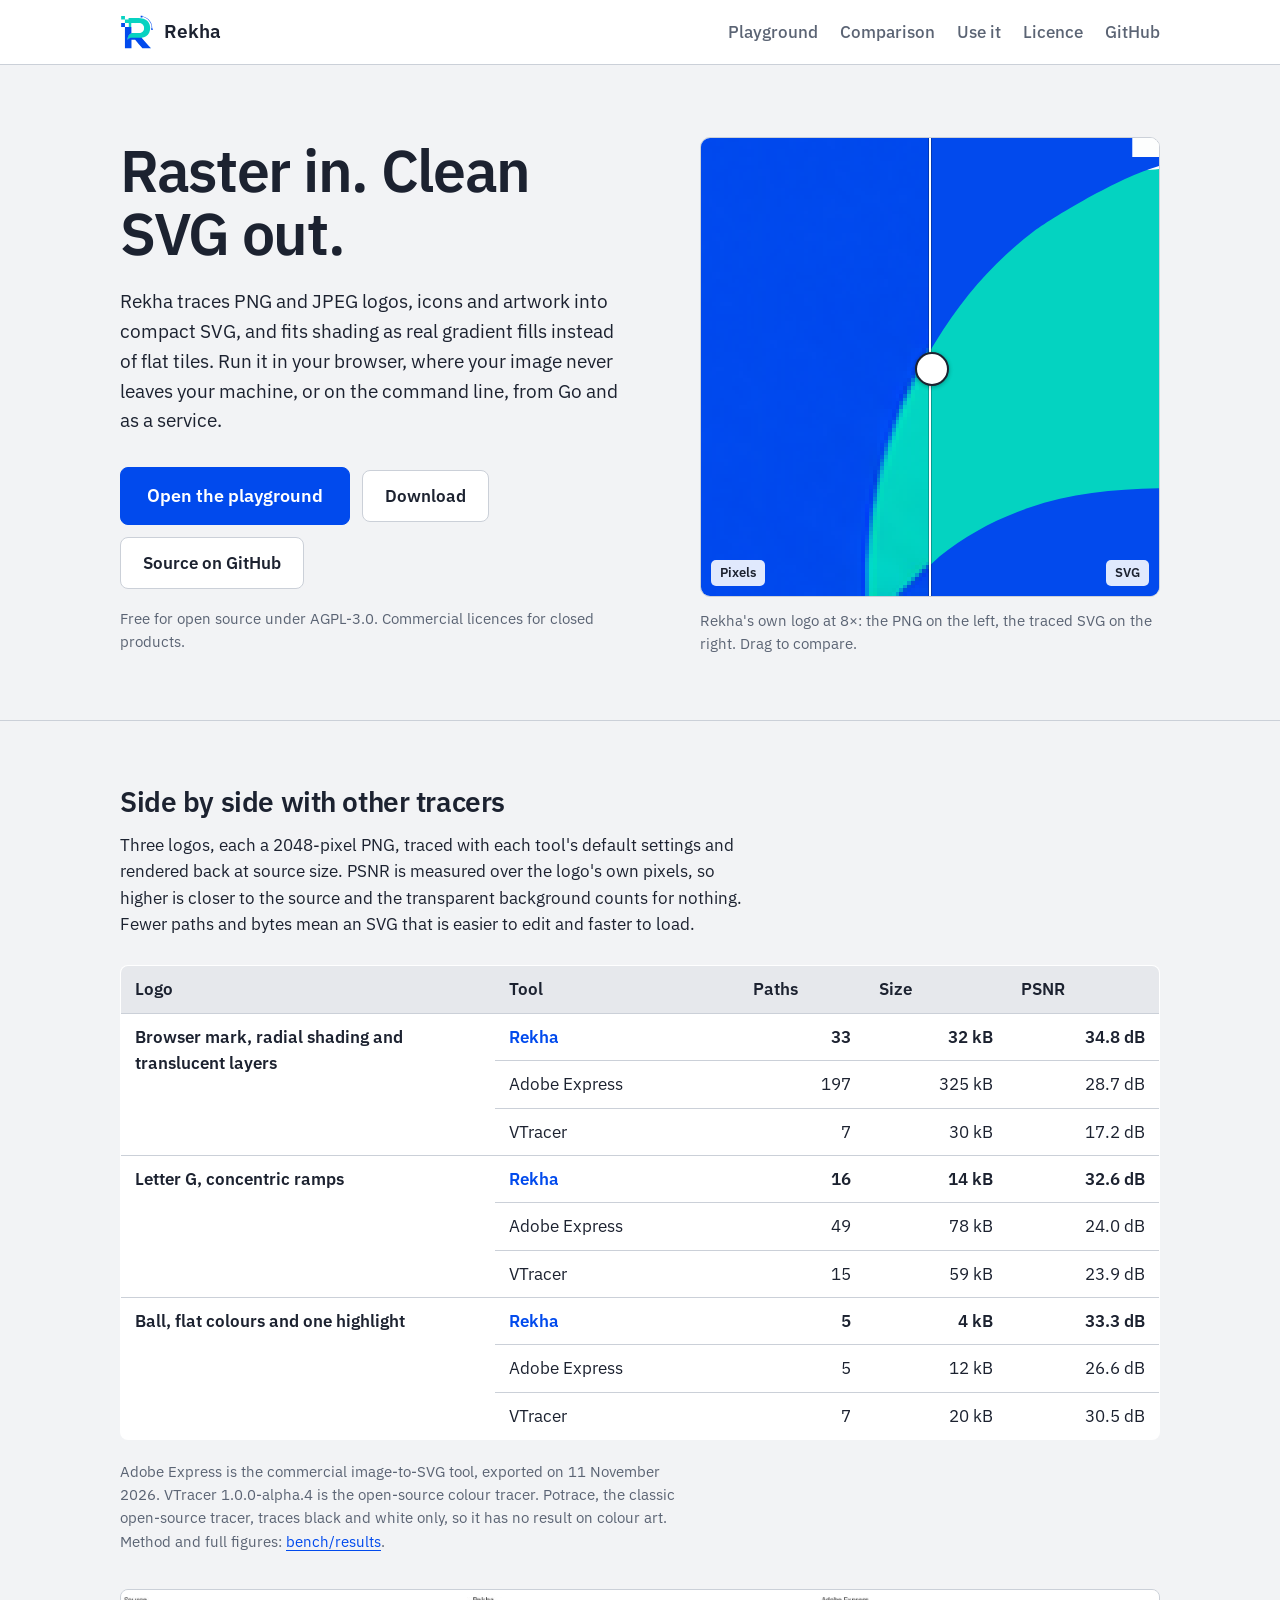
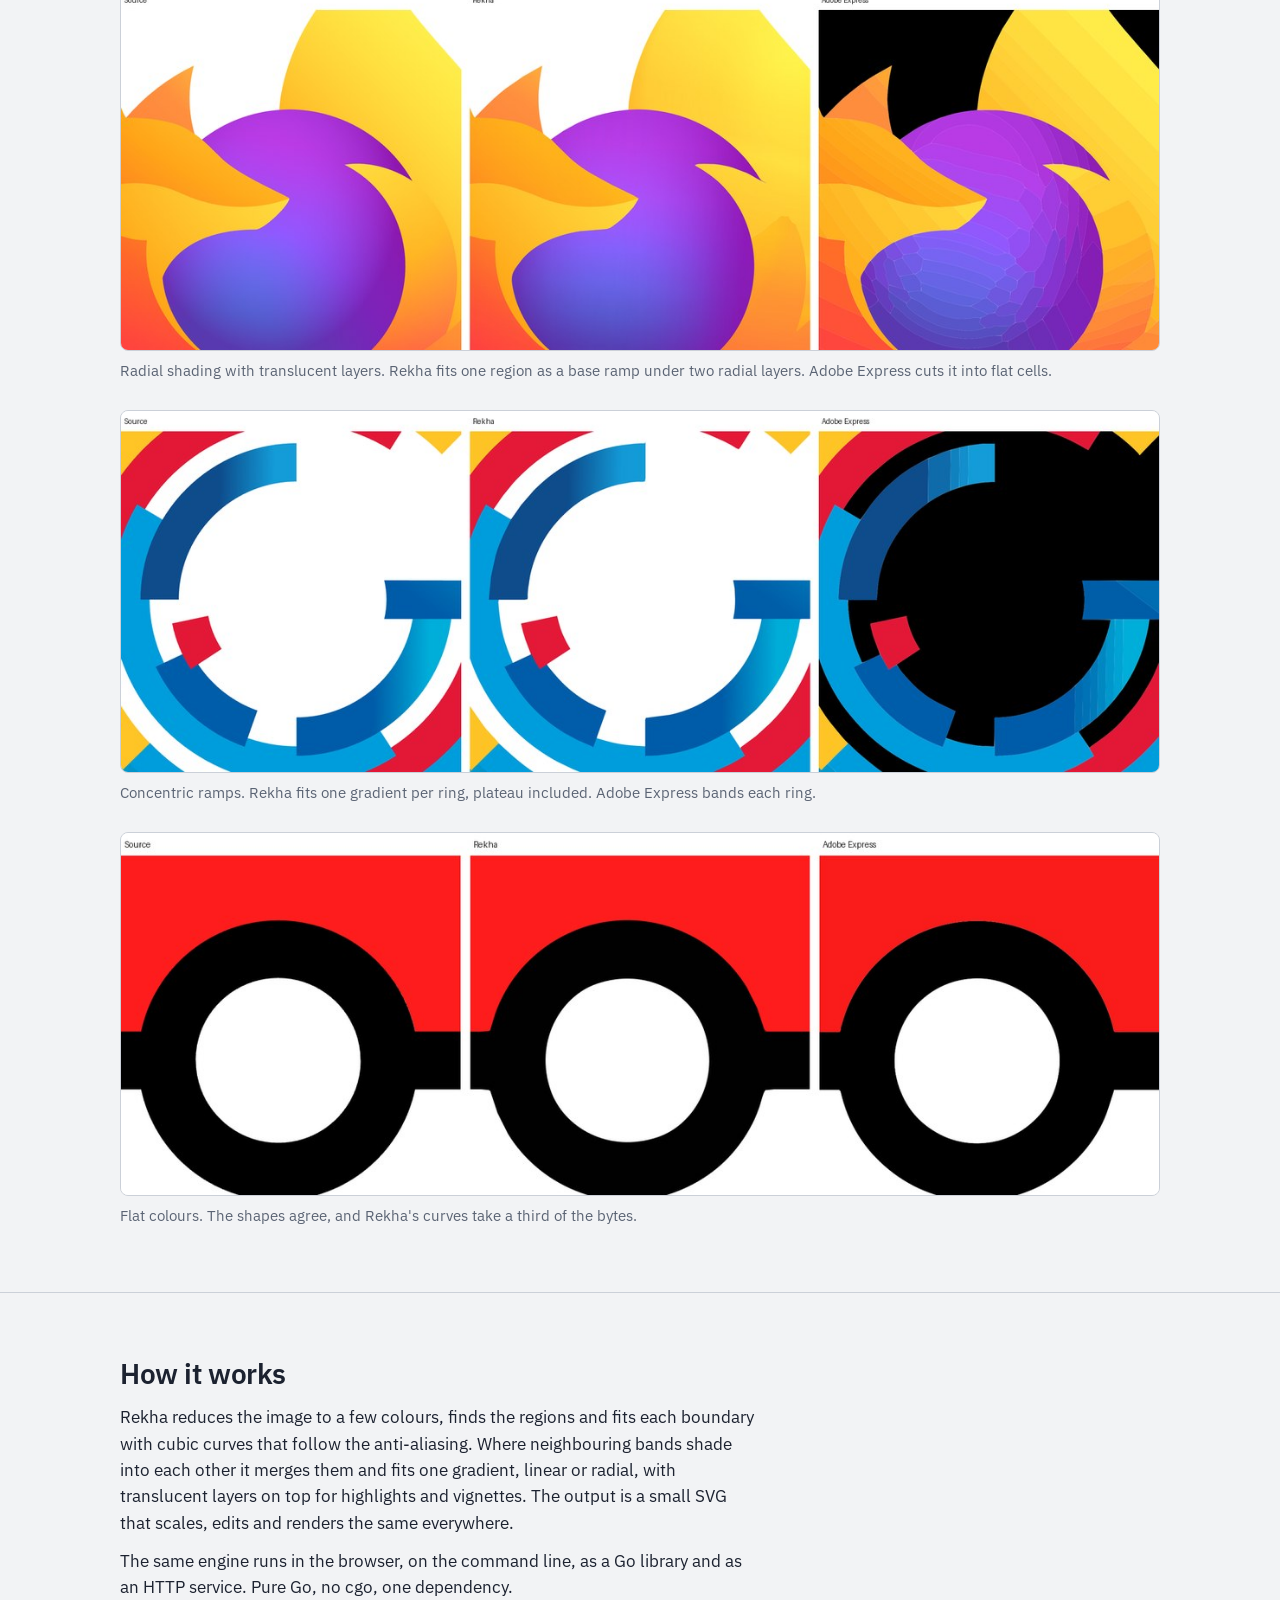
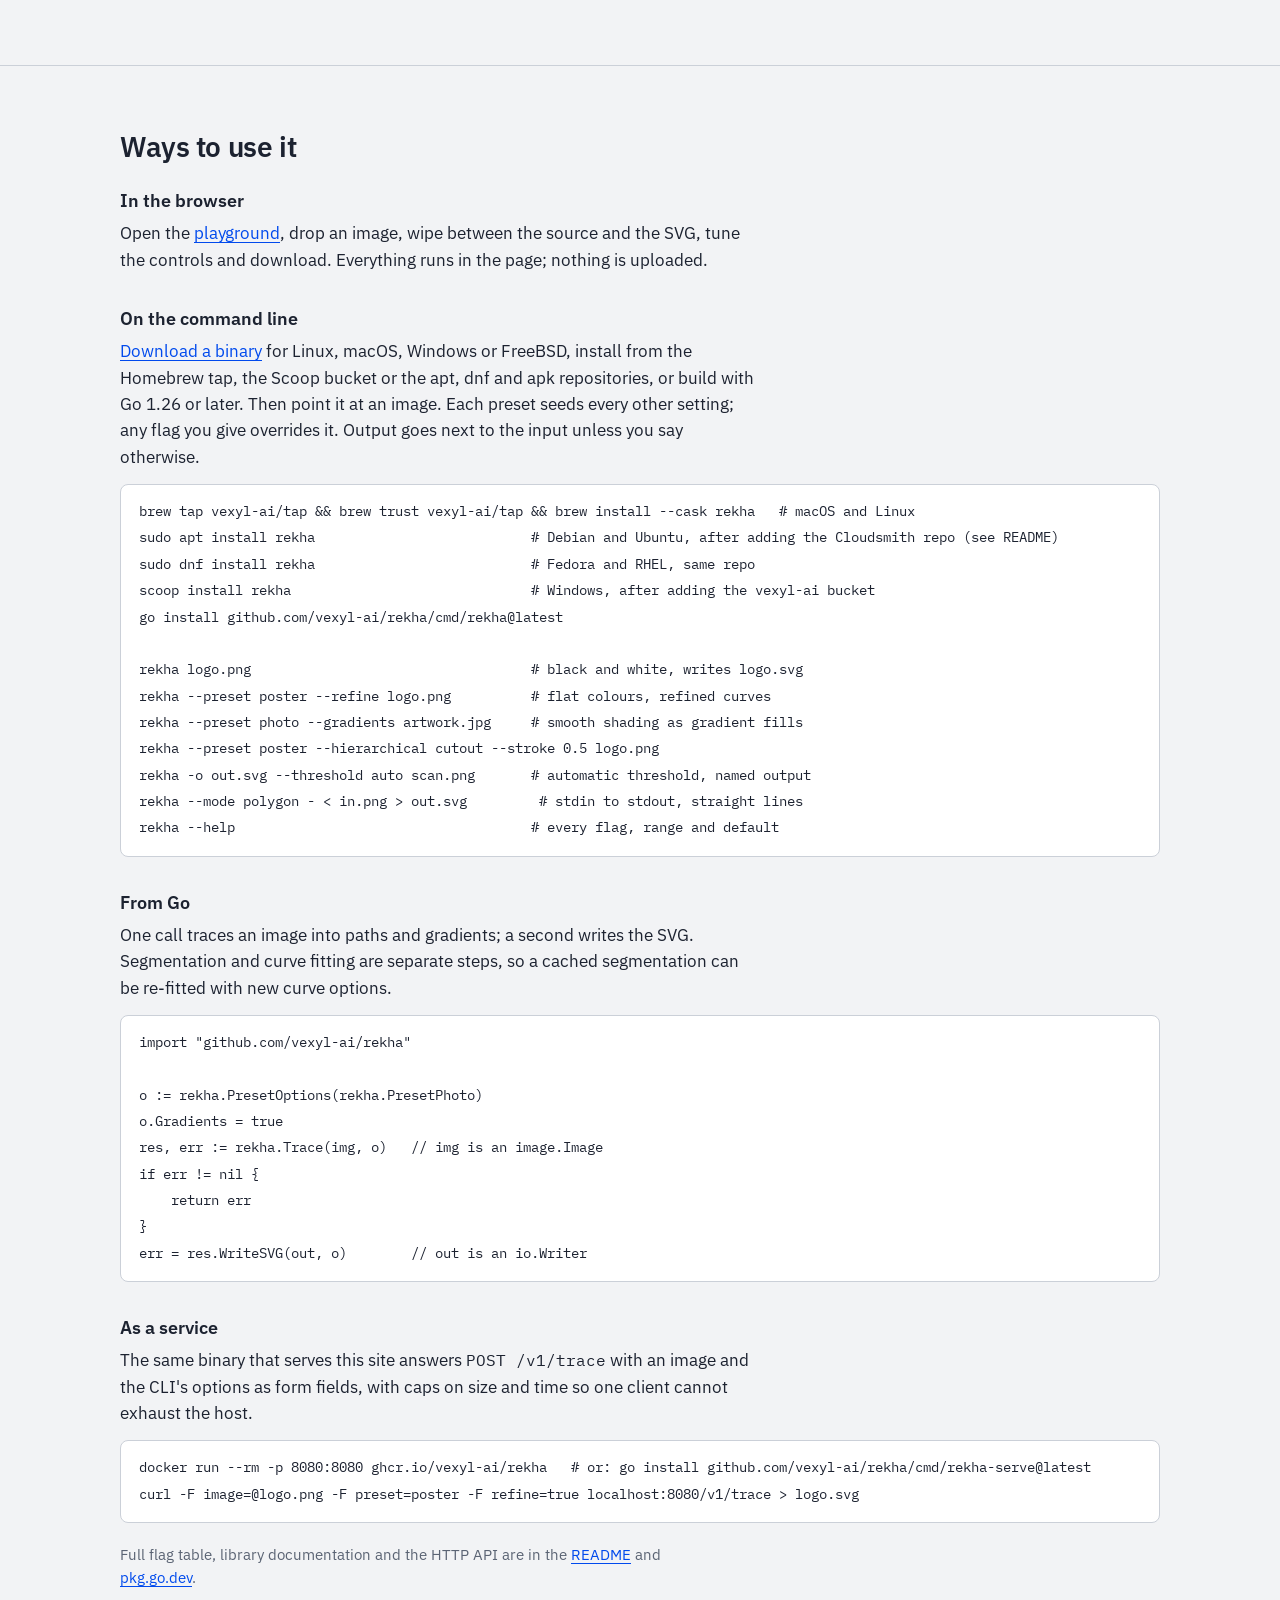
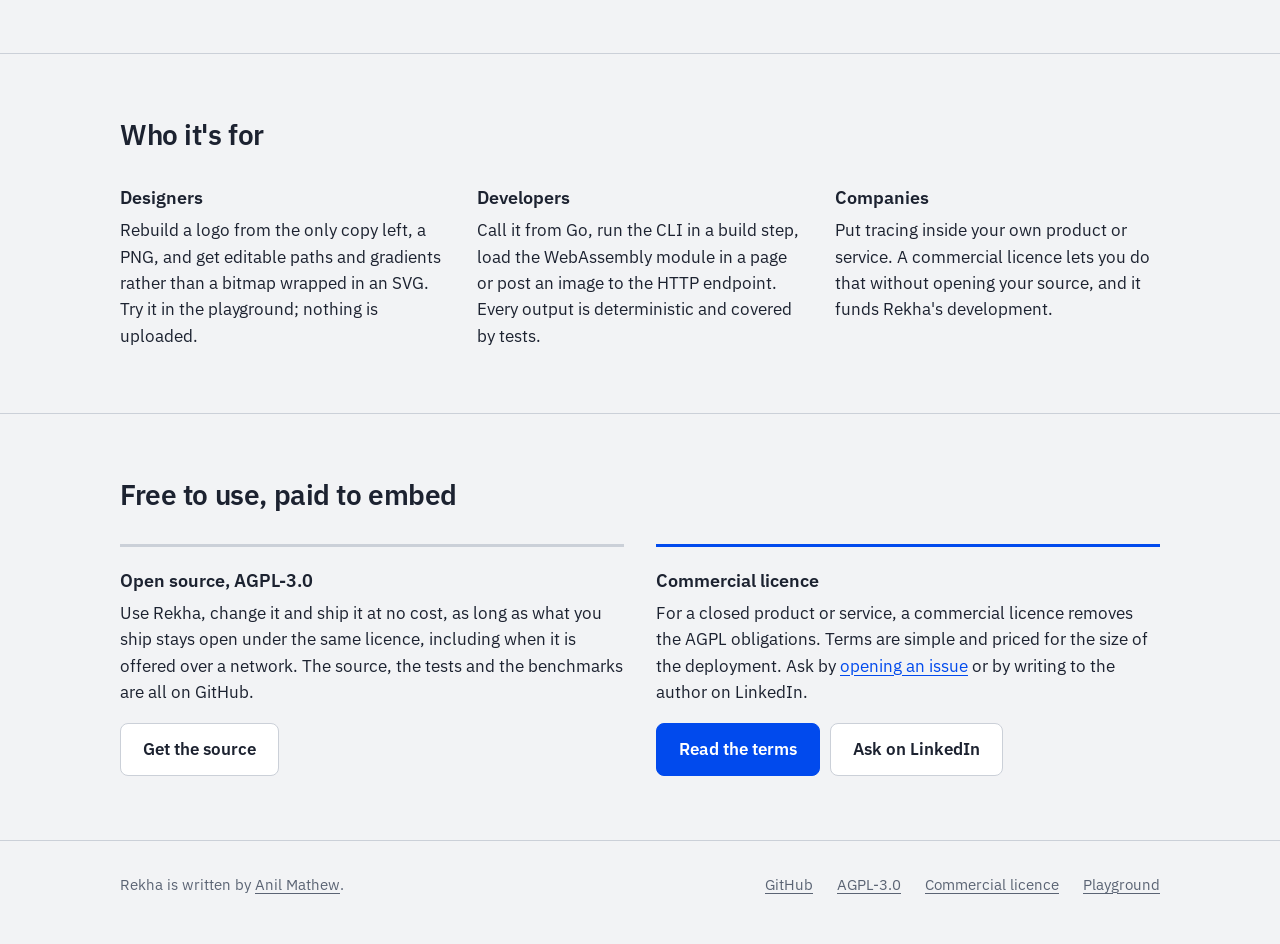
==== commit 5d1cdff2: "docs: Cloudsmith apt, dnf and apk setup lines Signed-off-by: Anil Mathew <anilmathewm@yahoo.co.uk>" ====
--- a/web/index.html
+++ b/web/index.html
@@ -132,8 +132,10 @@
     <p class="prose">Open the <a href="demo/">playground</a>, drop an image, wipe between the source and the SVG, tune the controls and download. Everything runs in the page; nothing is uploaded.</p>
 
     <h3>On the command line</h3>
-    <p class="prose"><a href="https://github.com/vexyl-ai/rekha/releases/latest">Download a binary</a> for Linux, macOS, Windows or FreeBSD, a <code>.deb</code>, <code>.rpm</code> or <code>.apk</code> package, or install with Go 1.26 or later. Then point it at an image. Each preset seeds every other setting; any flag you give overrides it. Output goes next to the input unless you say otherwise.</p>
+    <p class="prose"><a href="https://github.com/vexyl-ai/rekha/releases/latest">Download a binary</a> for Linux, macOS, Windows or FreeBSD, install from the Homebrew tap, the Scoop bucket or the apt, dnf and apk repositories, or build with Go 1.26 or later. Then point it at an image. Each preset seeds every other setting; any flag you give overrides it. Output goes next to the input unless you say otherwise.</p>
 <pre><code>brew tap vexyl-ai/tap &amp;&amp; brew trust vexyl-ai/tap &amp;&amp; brew install --cask rekha   # macOS and Linux
+sudo apt install rekha                           # Debian and Ubuntu, after adding the Cloudsmith repo (see README)
+sudo dnf install rekha                           # Fedora and RHEL, same repo
 scoop install rekha                              # Windows, after adding the vexyl-ai bucket
 go install github.com/vexyl-ai/rekha/cmd/rekha@latest
 
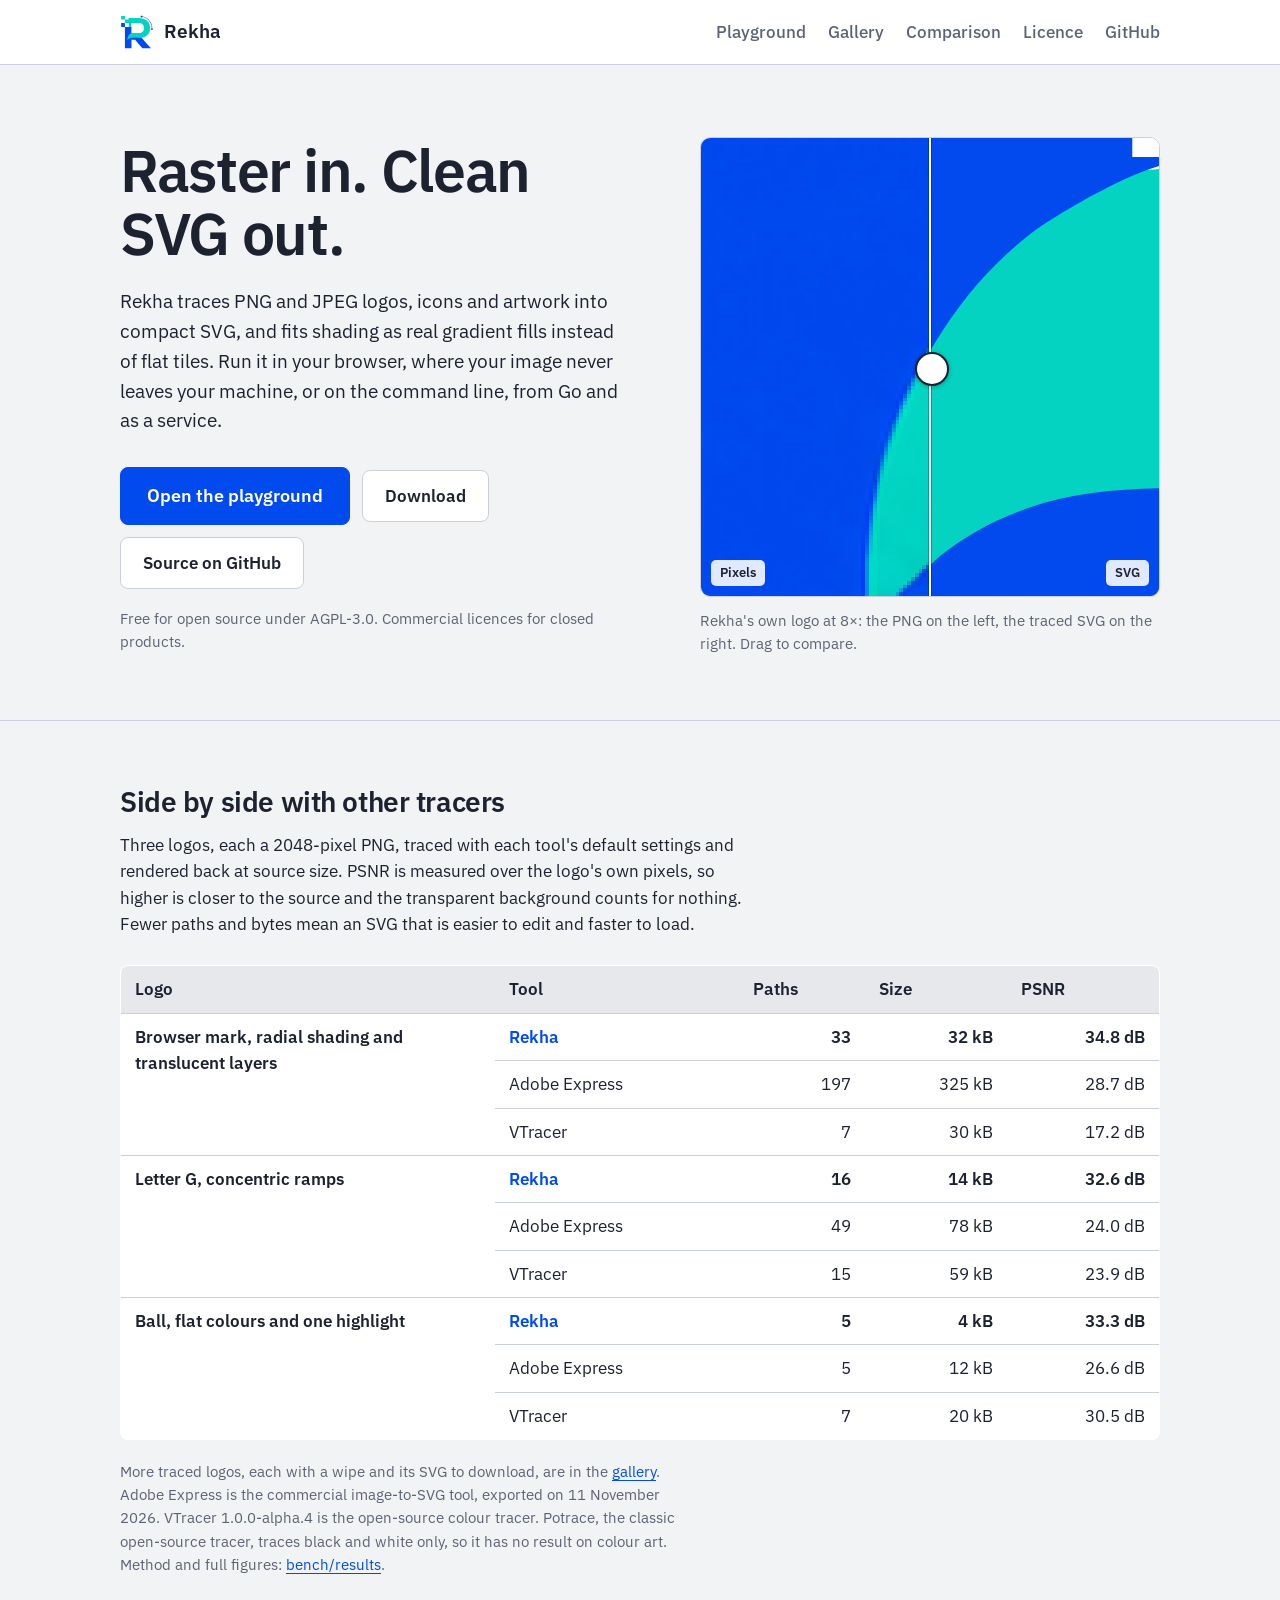
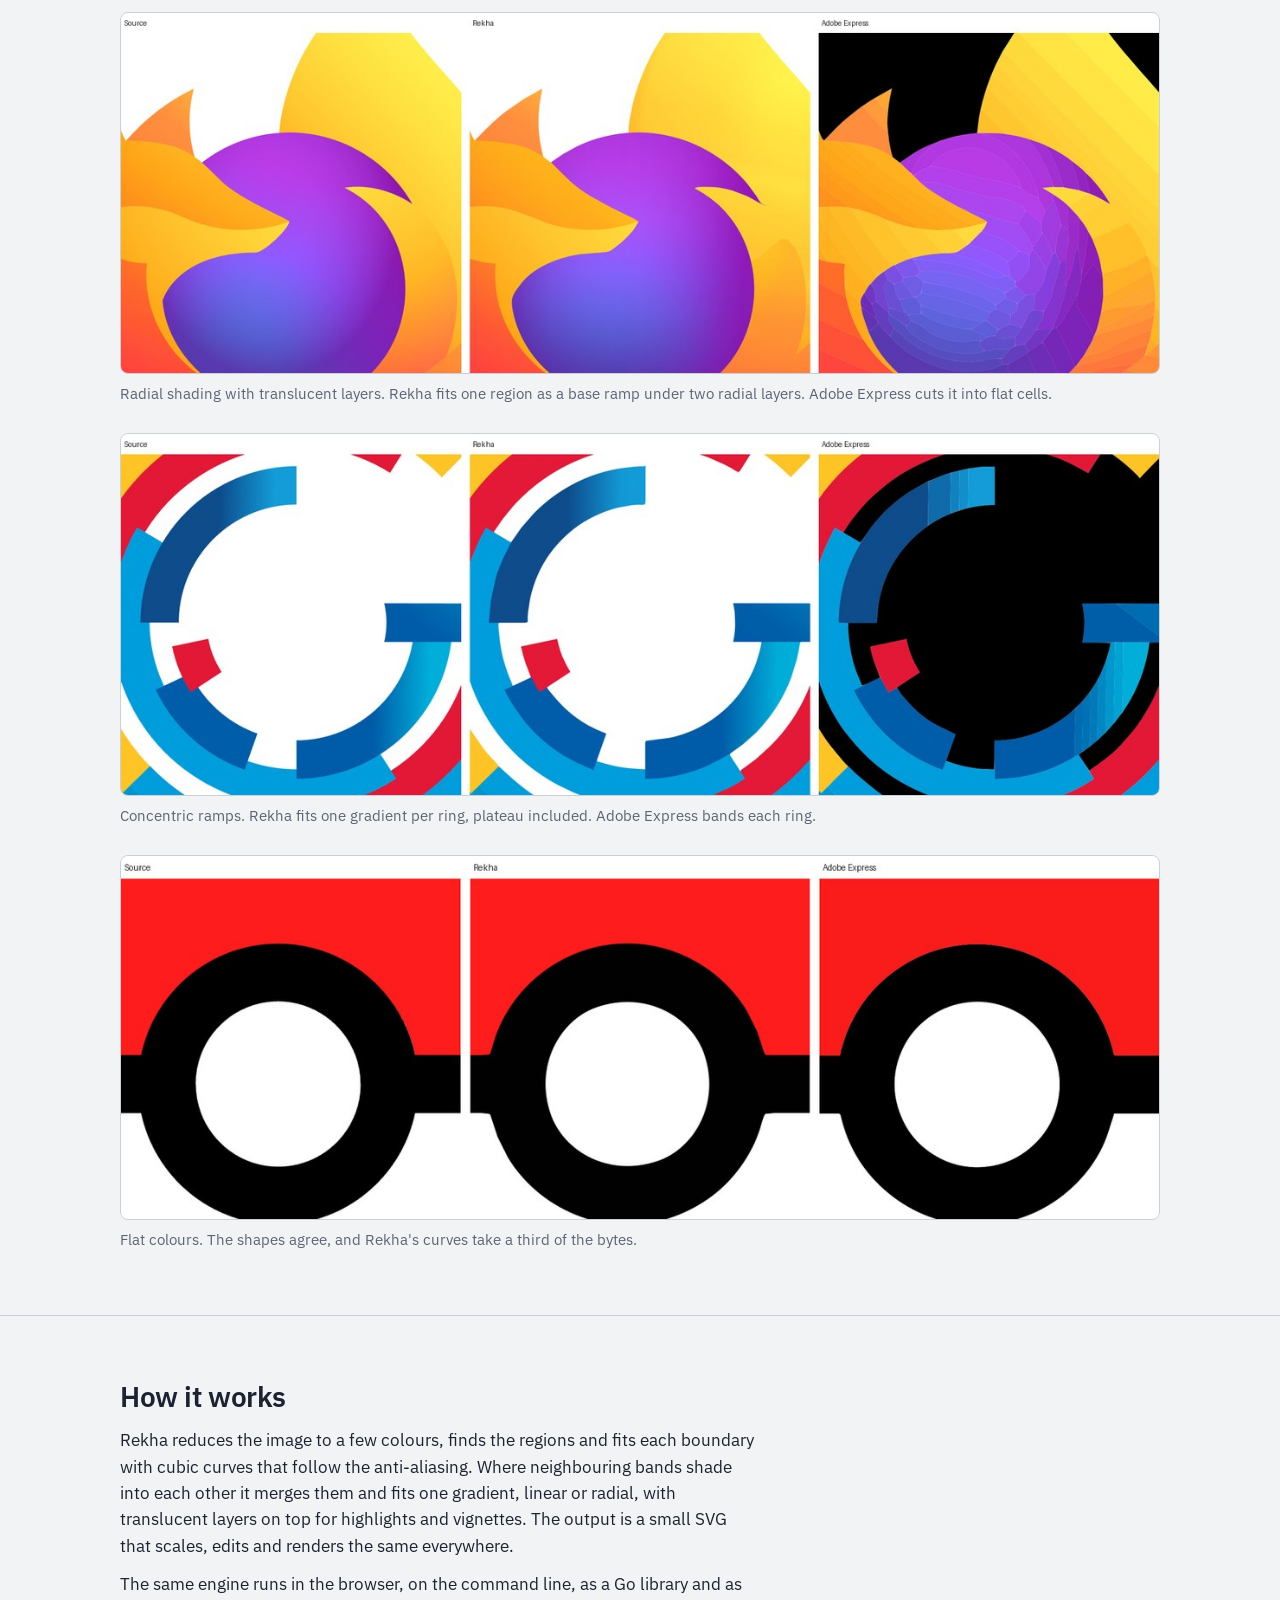
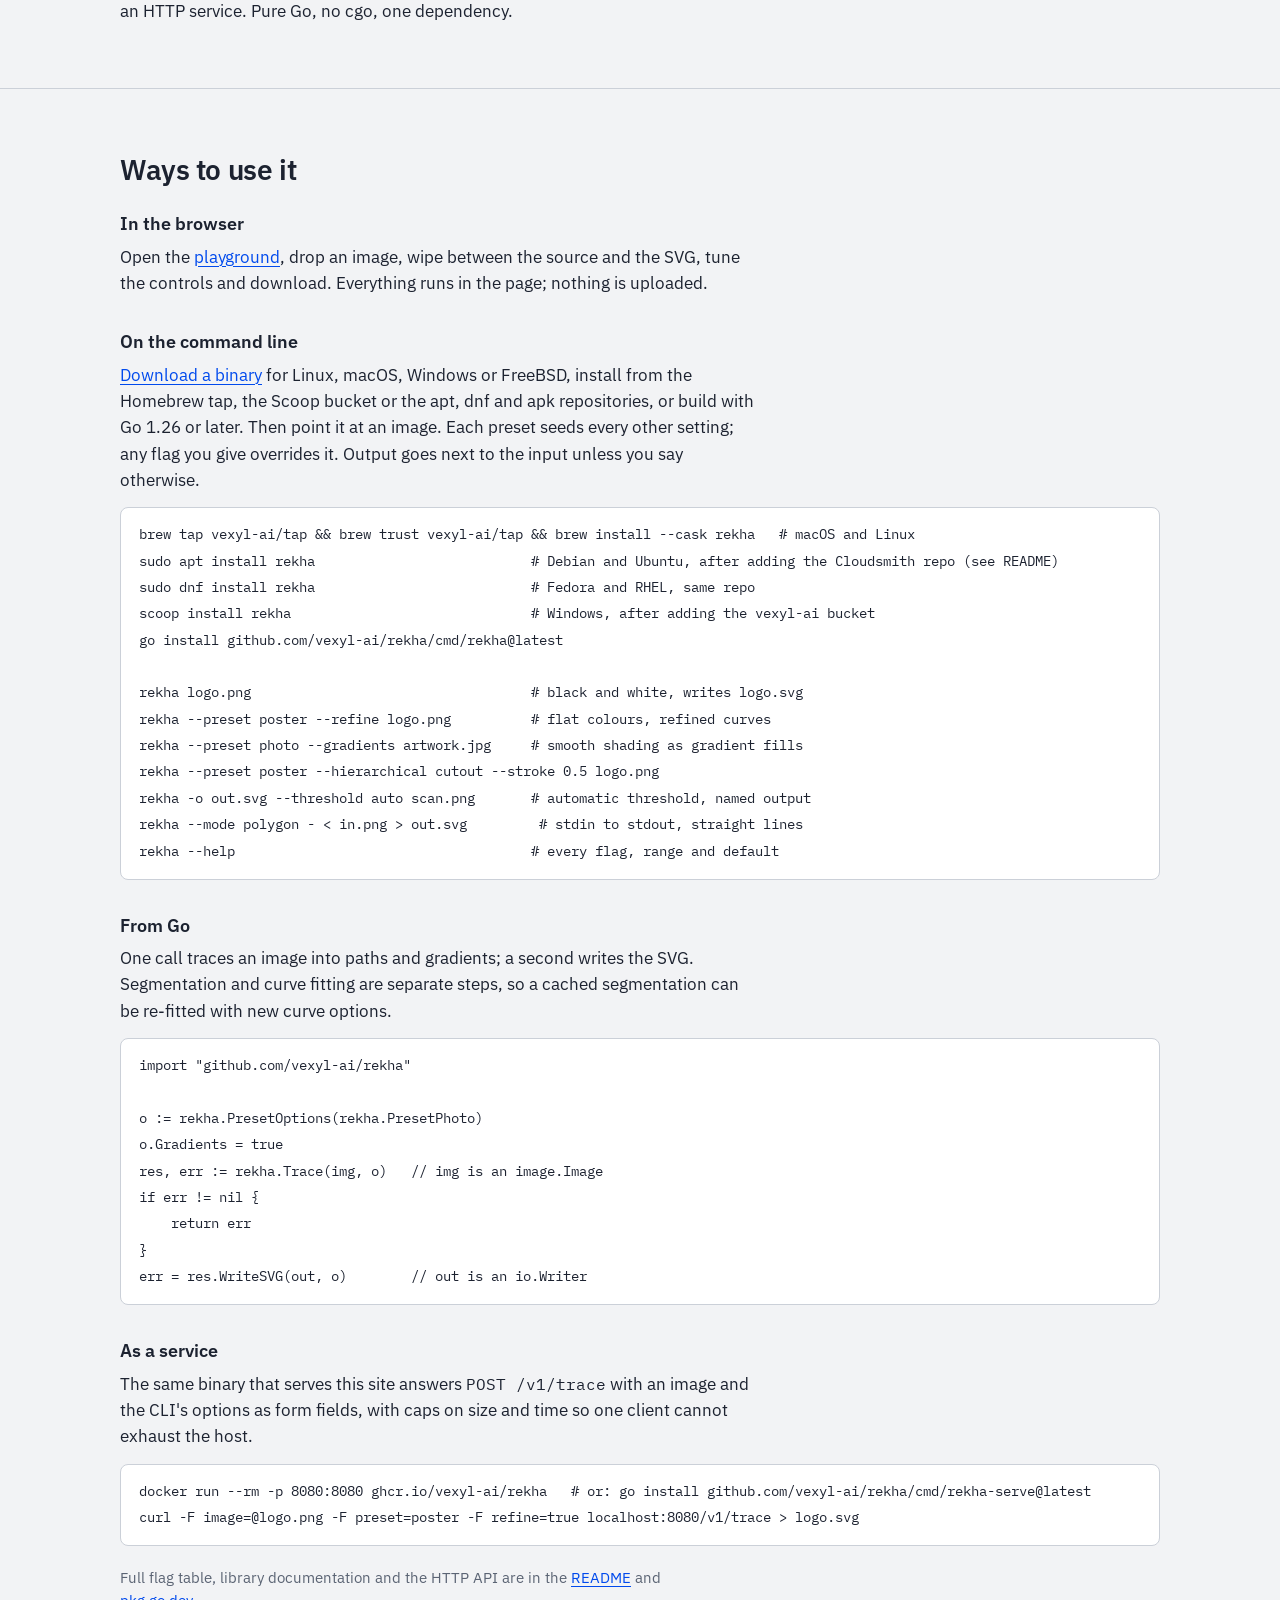
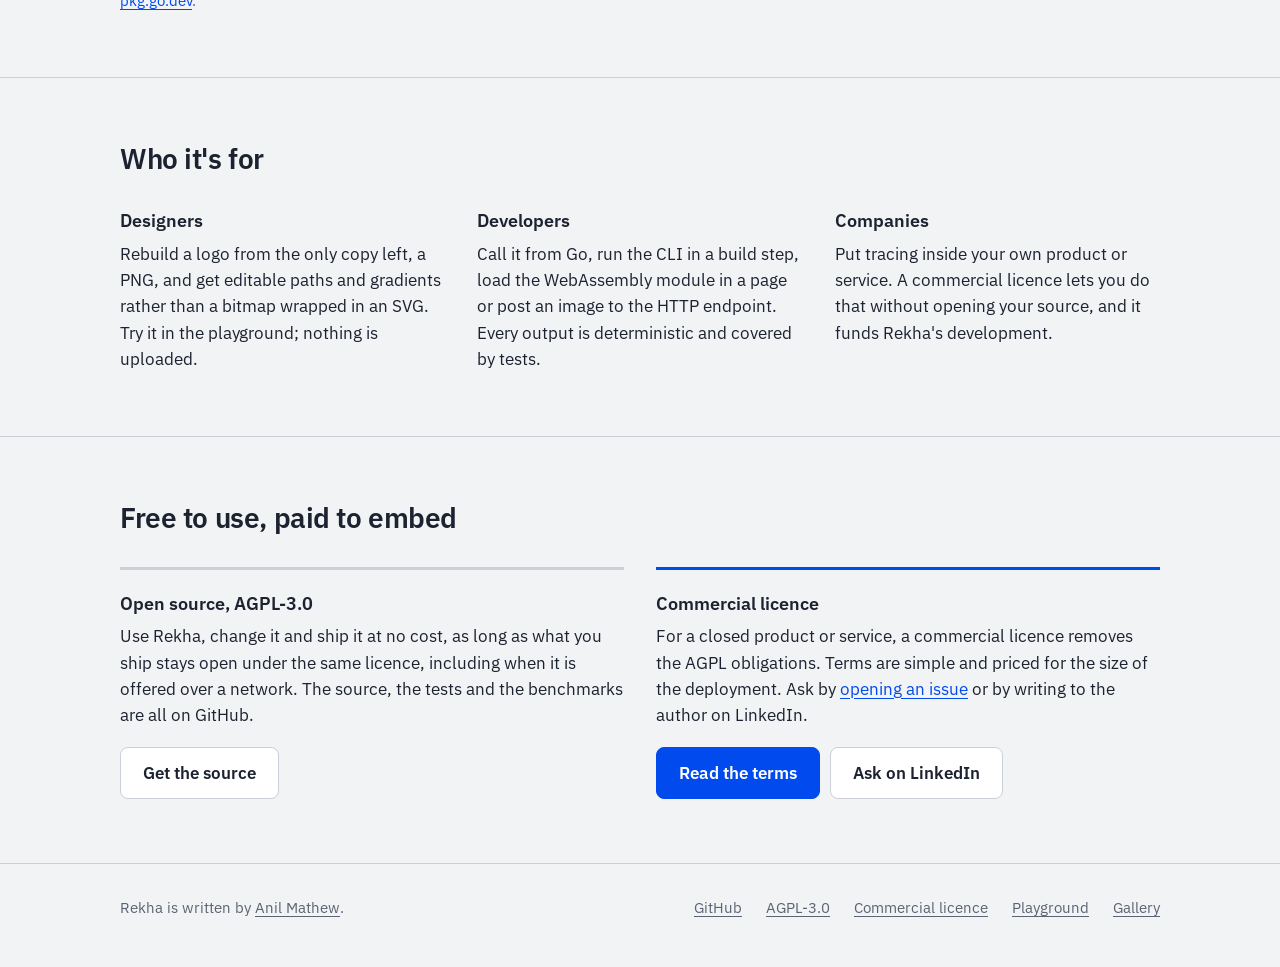
==== commit 7d31e3b2: "web: gallery of traced logos with wipes and downloadable SVGs bench/gallery.py traces every image in" ====
--- a/web/index.html
+++ b/web/index.html
@@ -46,8 +46,8 @@
     <a class="brand" href="./"><img src="img/logo-mark.svg" alt="" width="34" height="34">Rekha</a>
     <nav aria-label="Site">
       <a href="demo/">Playground</a>
+      <a href="gallery/">Gallery</a>
       <a href="#compare" class="hide-sm">Comparison</a>
-      <a href="#use" class="hide-sm">Use it</a>
       <a href="#licence">Licence</a>
       <a href="https://github.com/vexyl-ai/rekha">GitHub</a>
     </nav>
@@ -98,7 +98,7 @@
         <tr><td>VTracer</td><td class="n">7</td><td class="n">20 kB</td><td class="n">30.5 dB</td></tr>
       </tbody>
     </table>
-    <p class="cite prose">Adobe Express is the commercial image-to-SVG tool, exported on 11 November 2026. VTracer 1.0.0-alpha.4 is the open-source colour tracer. Potrace, the classic open-source tracer, traces black and white only, so it has no result on colour art. Method and full figures: <a href="https://github.com/vexyl-ai/rekha/blob/main/bench/results/2026-11-11-adobe-express.md">bench/results</a>.</p>
+    <p class="cite prose">More traced logos, each with a wipe and its SVG to download, are in the <a href="gallery/">gallery</a>. Adobe Express is the commercial image-to-SVG tool, exported on 11 November 2026. VTracer 1.0.0-alpha.4 is the open-source colour tracer. Potrace, the classic open-source tracer, traces black and white only, so it has no result on colour art. Method and full figures: <a href="https://github.com/vexyl-ai/rekha/blob/main/bench/results/2026-11-11-adobe-express.md">bench/results</a>.</p>
     <div class="strips">
       <figure>
         <img src="img/compare/firefox-globe.jpg" width="1200" height="416" alt="Browser mark globe, three panels: source, Rekha, Adobe Express. Rekha's shading is smooth; Adobe Express cuts it into flat cells." loading="lazy">
@@ -217,6 +217,7 @@
     <a href="https://github.com/vexyl-ai/rekha/blob/main/LICENSE">AGPL-3.0</a>
     <a href="https://github.com/vexyl-ai/rekha/blob/main/COMMERCIAL.md">Commercial licence</a>
     <a href="demo/">Playground</a>
+    <a href="gallery/">Gallery</a>
   </div>
 </footer>
 <script src="site.js"></script>
--- a/web/site.css
+++ b/web/site.css
@@ -133,6 +133,16 @@
 .licence .cta { margin-top: 18px; display: flex; flex-wrap: wrap; gap: 10px; }
 .licence .btn.primary { font-size: 17px; padding: 12px 22px; }
 
+/* Gallery */
+.gallery { border-top: 0; padding-top: 56px; }
+.gallery h1 { font-size: clamp(2rem, 4vw, 2.6rem); line-height: 1.1; letter-spacing: -0.02em; font-weight: 600; }
+.gallery h1 + p { margin-top: 16px; }
+.gallery .grid { margin-top: 36px; display: grid; grid-template-columns: repeat(auto-fill, minmax(300px, 1fr)); gap: 32px 28px; }
+.gallery .wipe .frame { aspect-ratio: auto; }
+.gallery .wipe .frame img { object-fit: contain; }
+.gallery figcaption { color: var(--ink-soft); font-size: 15px; line-height: 1.5; }
+.gallery figcaption strong { color: var(--ink); font-weight: 600; margin-right: 8px; }
+
 /* Footer */
 footer { border-top: 1px solid var(--rule); padding: 32px 0 48px; color: var(--ink-soft); font-size: 15px; }
 footer .wrap { display: flex; flex-wrap: wrap; gap: 8px 24px; align-items: center; }
@@ -147,5 +157,6 @@
   .who h3 { margin-top: 8px; }
   .bar nav { gap: 16px; }
   .bar nav .hide-sm { display: none; }
+  .gallery .grid { grid-template-columns: 1fr; gap: 28px; }
   section { padding: 48px 0; }
 }
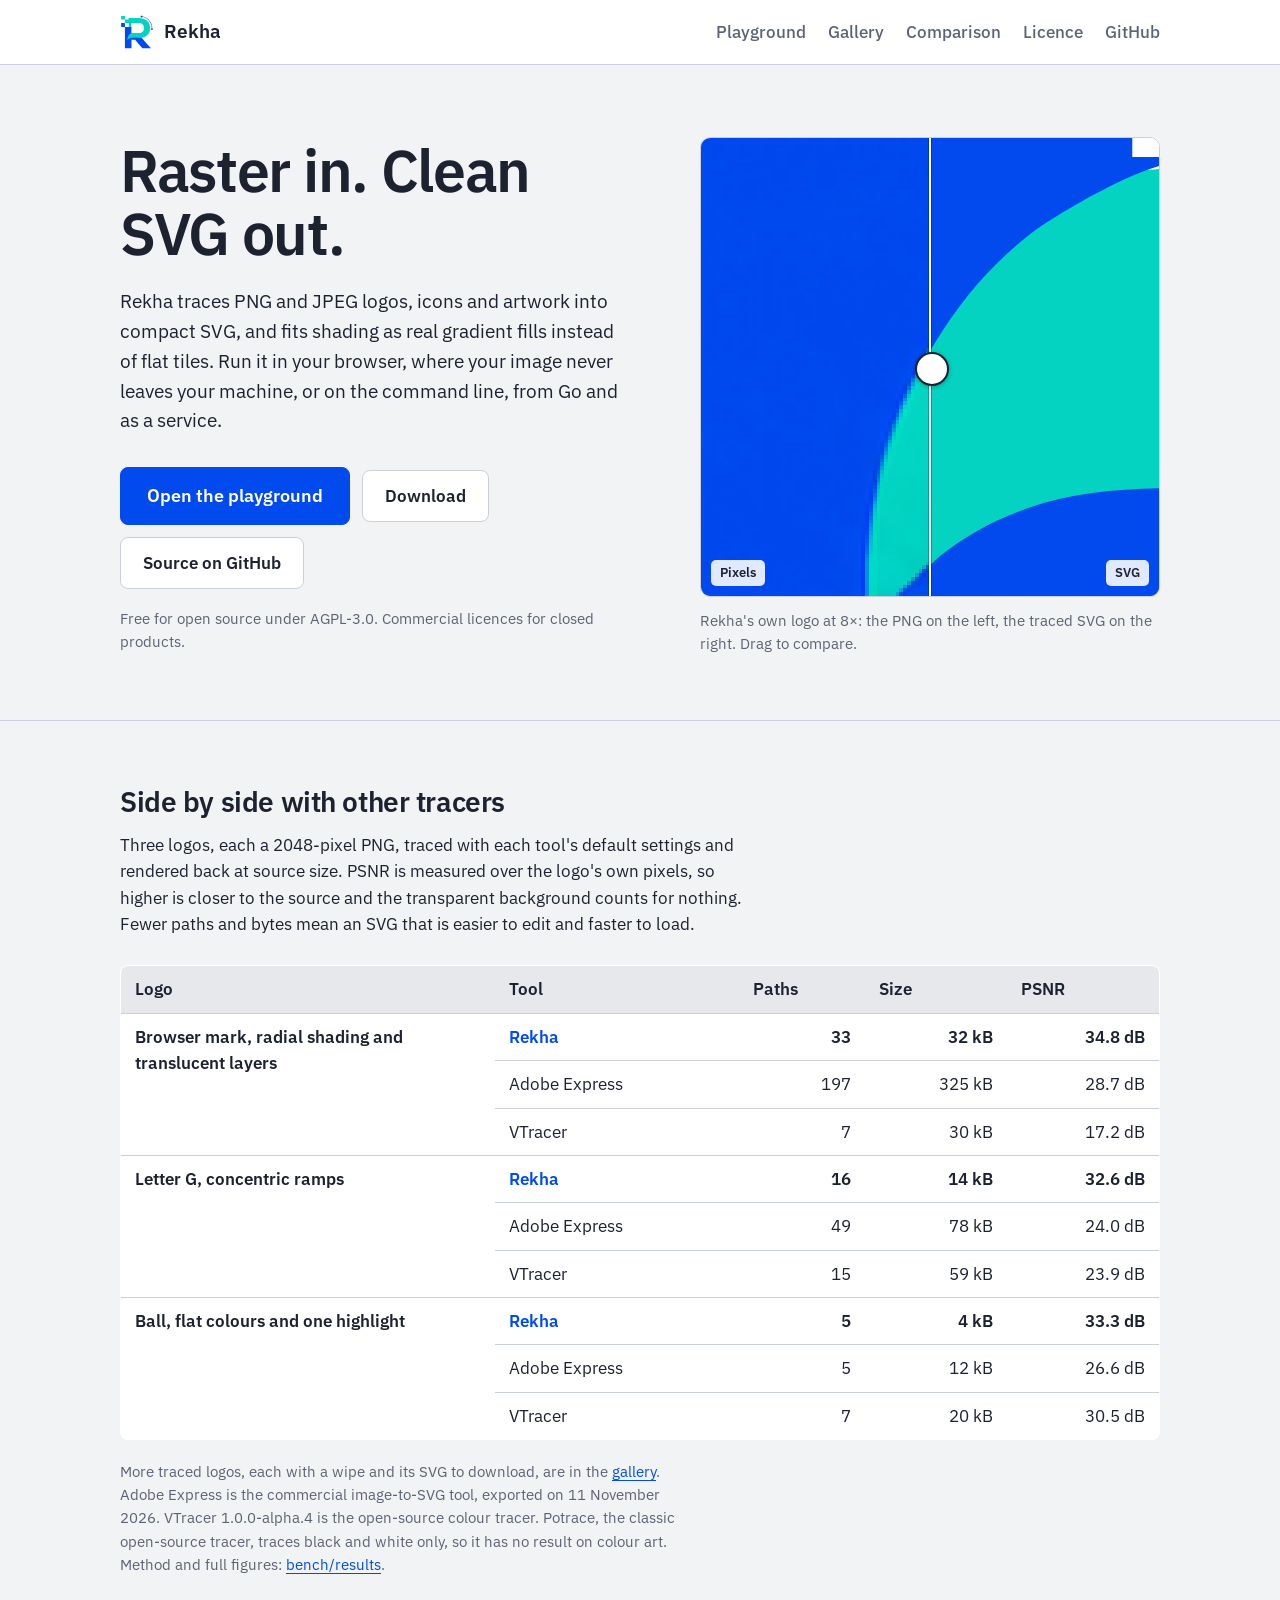
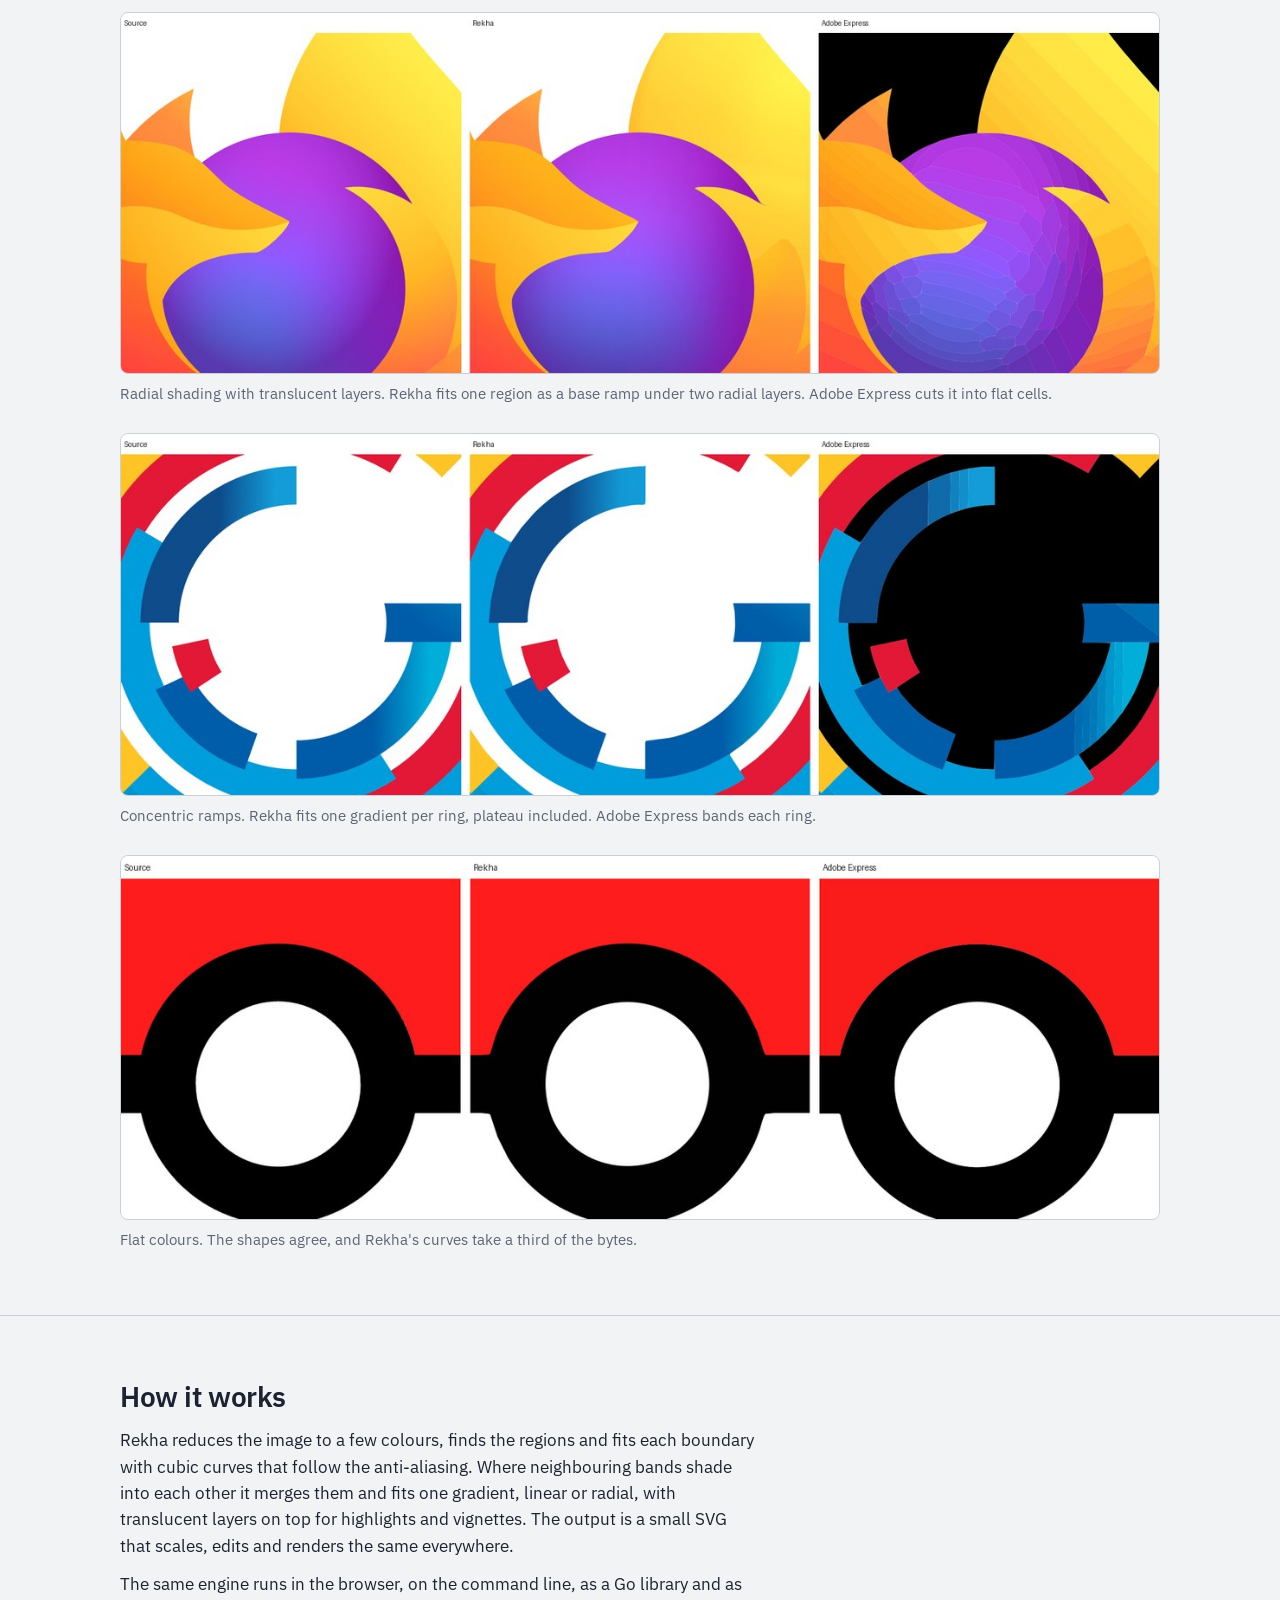
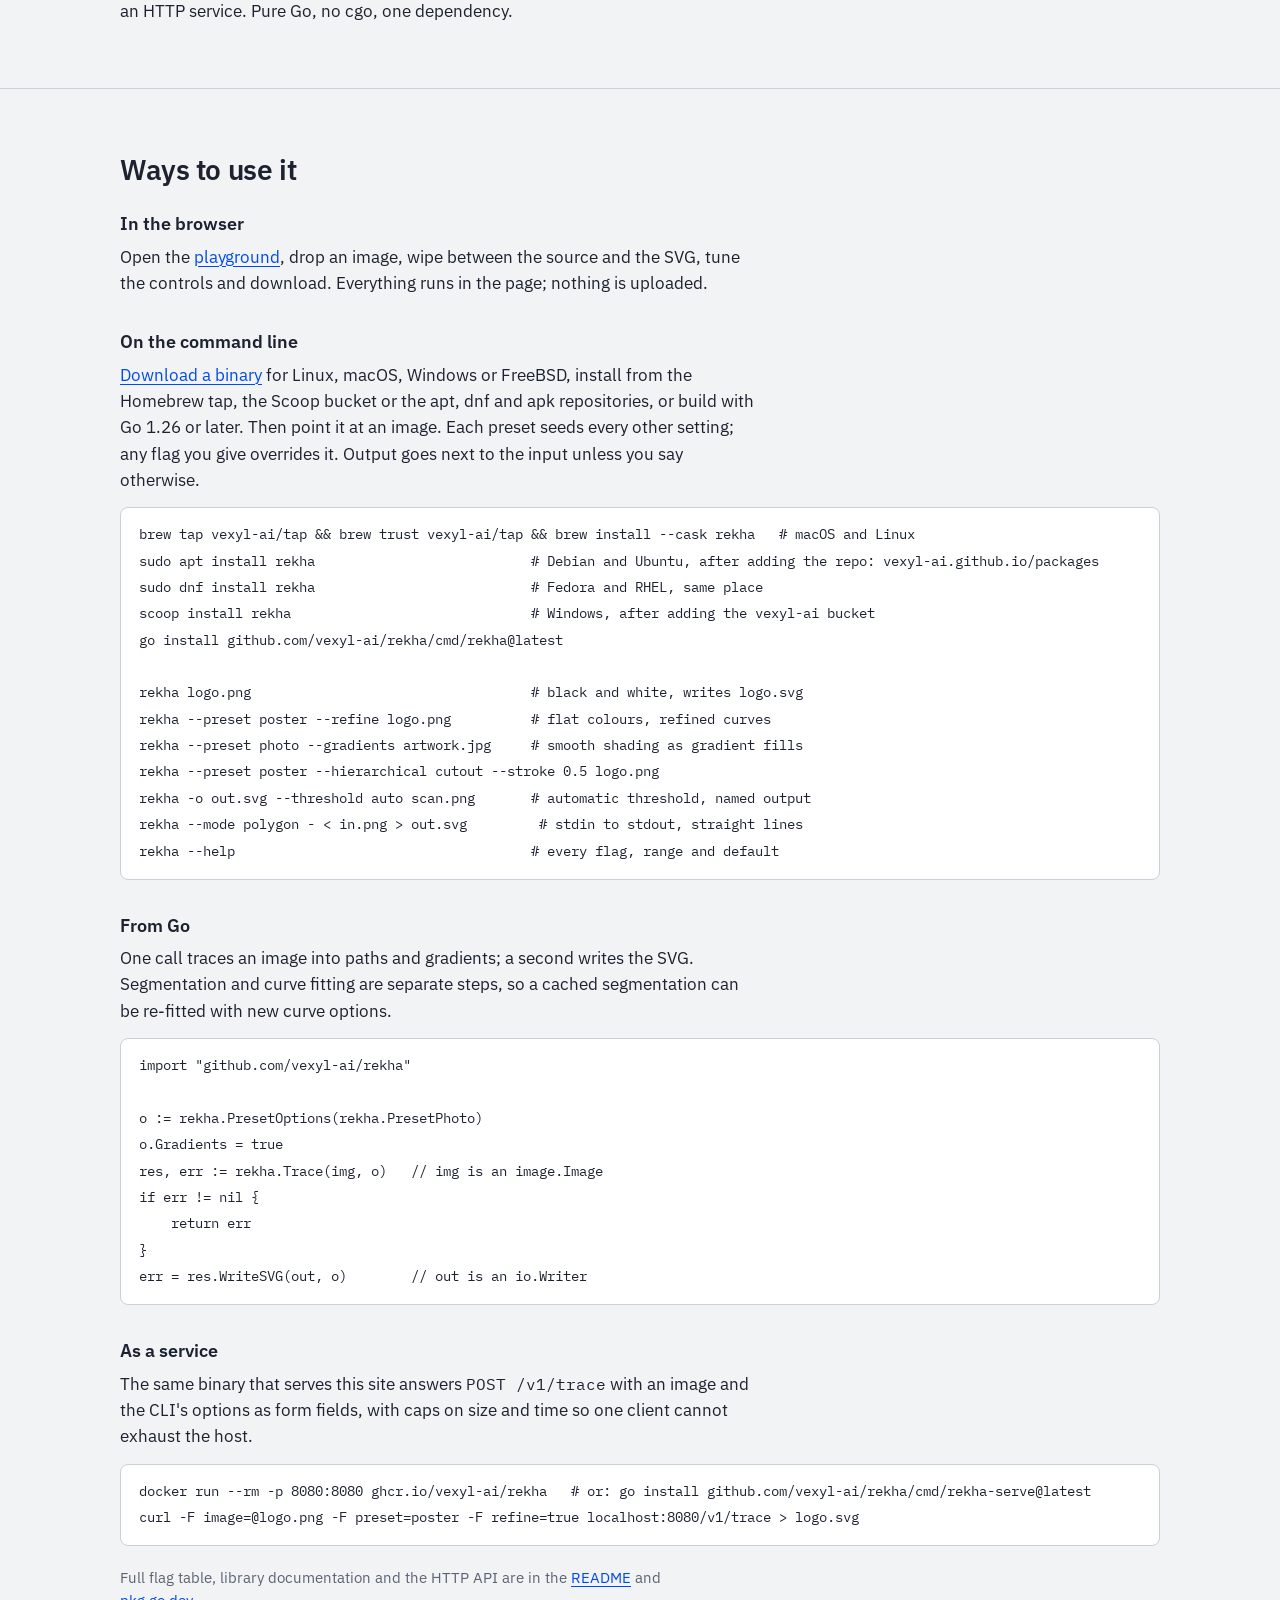
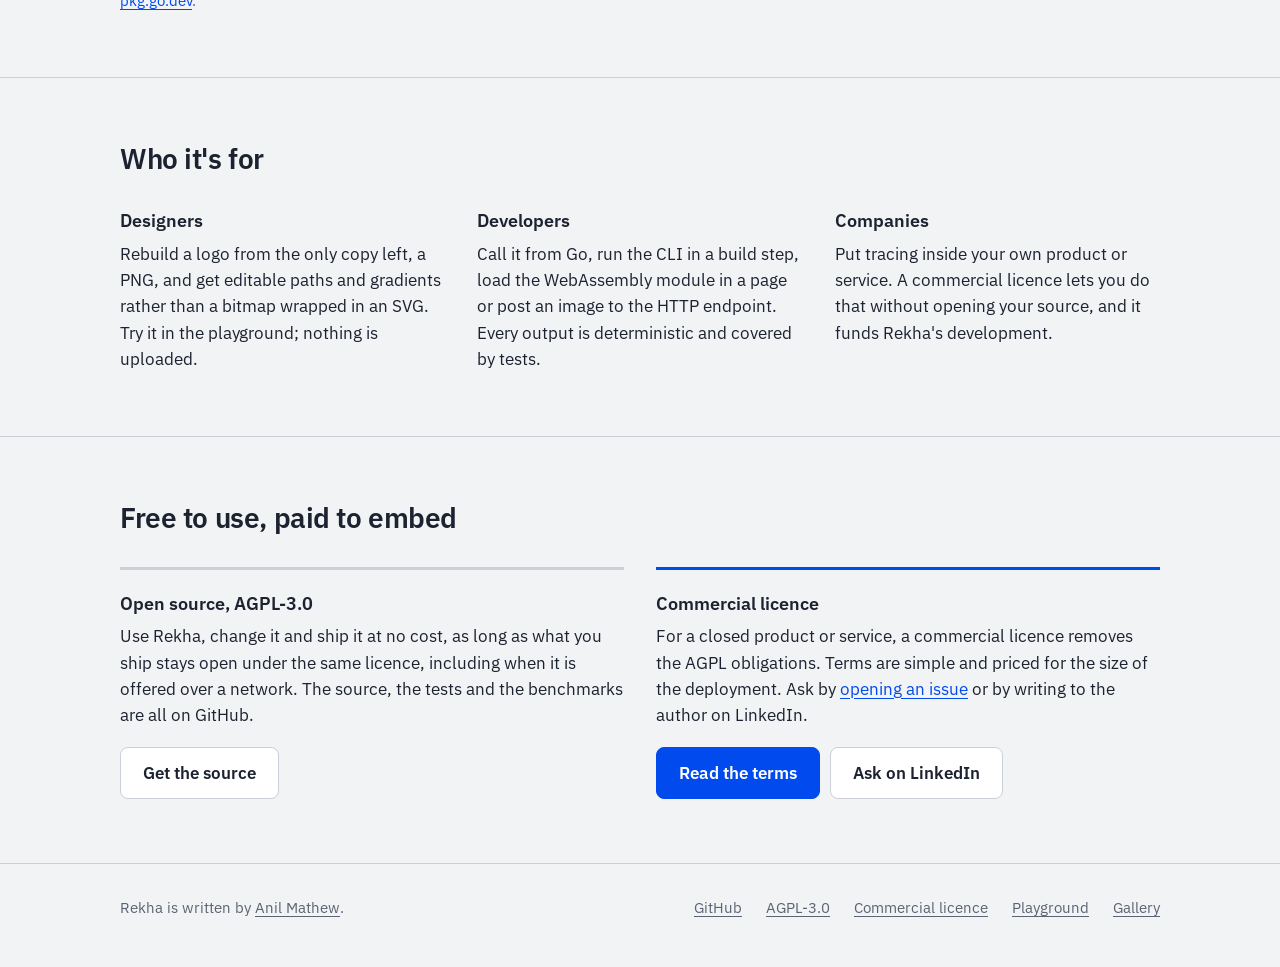
==== commit 00f0ec42: "ci: signed apt and yum repositories on GitHub Pages Replaces the Cloudsmith step. packages.yml, disp" ====
--- a/web/index.html
+++ b/web/index.html
@@ -134,8 +134,8 @@
     <h3>On the command line</h3>
     <p class="prose"><a href="https://github.com/vexyl-ai/rekha/releases/latest">Download a binary</a> for Linux, macOS, Windows or FreeBSD, install from the Homebrew tap, the Scoop bucket or the apt, dnf and apk repositories, or build with Go 1.26 or later. Then point it at an image. Each preset seeds every other setting; any flag you give overrides it. Output goes next to the input unless you say otherwise.</p>
 <pre><code>brew tap vexyl-ai/tap &amp;&amp; brew trust vexyl-ai/tap &amp;&amp; brew install --cask rekha   # macOS and Linux
-sudo apt install rekha                           # Debian and Ubuntu, after adding the Cloudsmith repo (see README)
-sudo dnf install rekha                           # Fedora and RHEL, same repo
+sudo apt install rekha                           # Debian and Ubuntu, after adding the repo: vexyl-ai.github.io/packages
+sudo dnf install rekha                           # Fedora and RHEL, same place
 scoop install rekha                              # Windows, after adding the vexyl-ai bucket
 go install github.com/vexyl-ai/rekha/cmd/rekha@latest
 
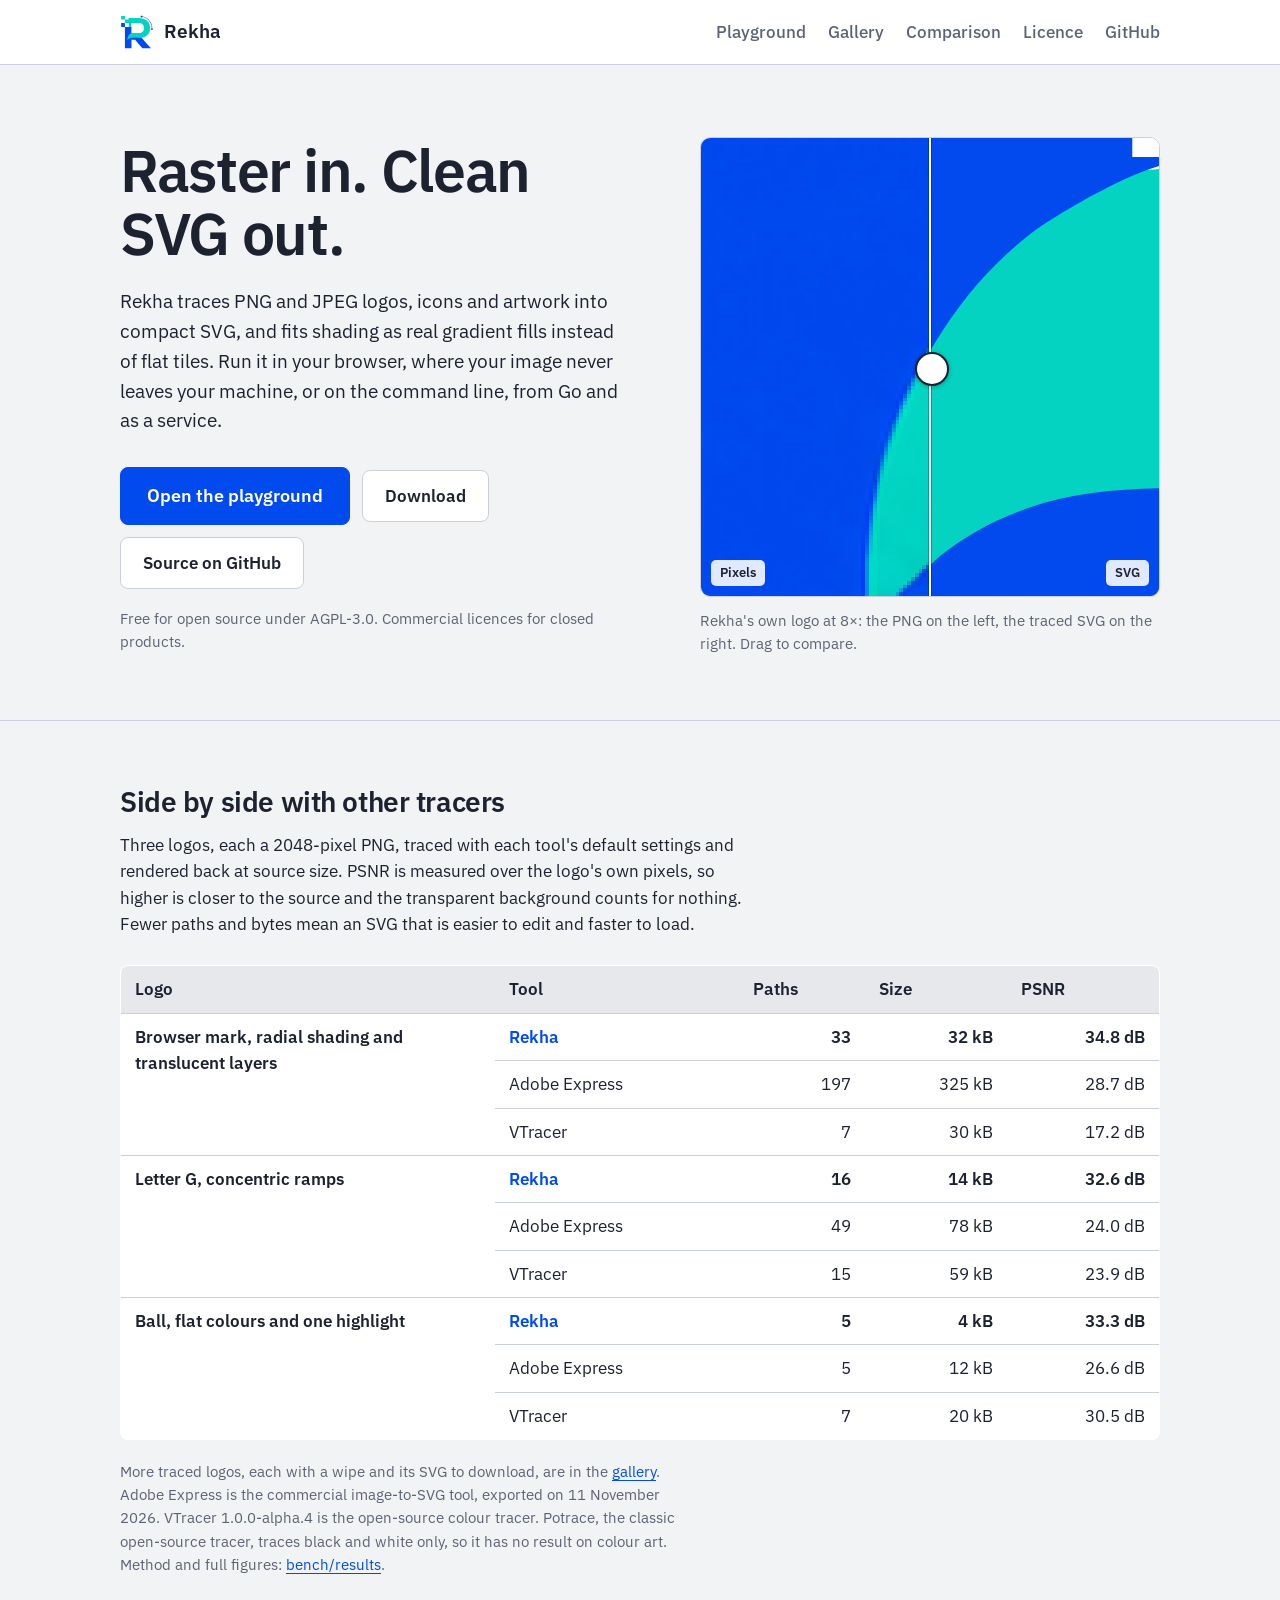
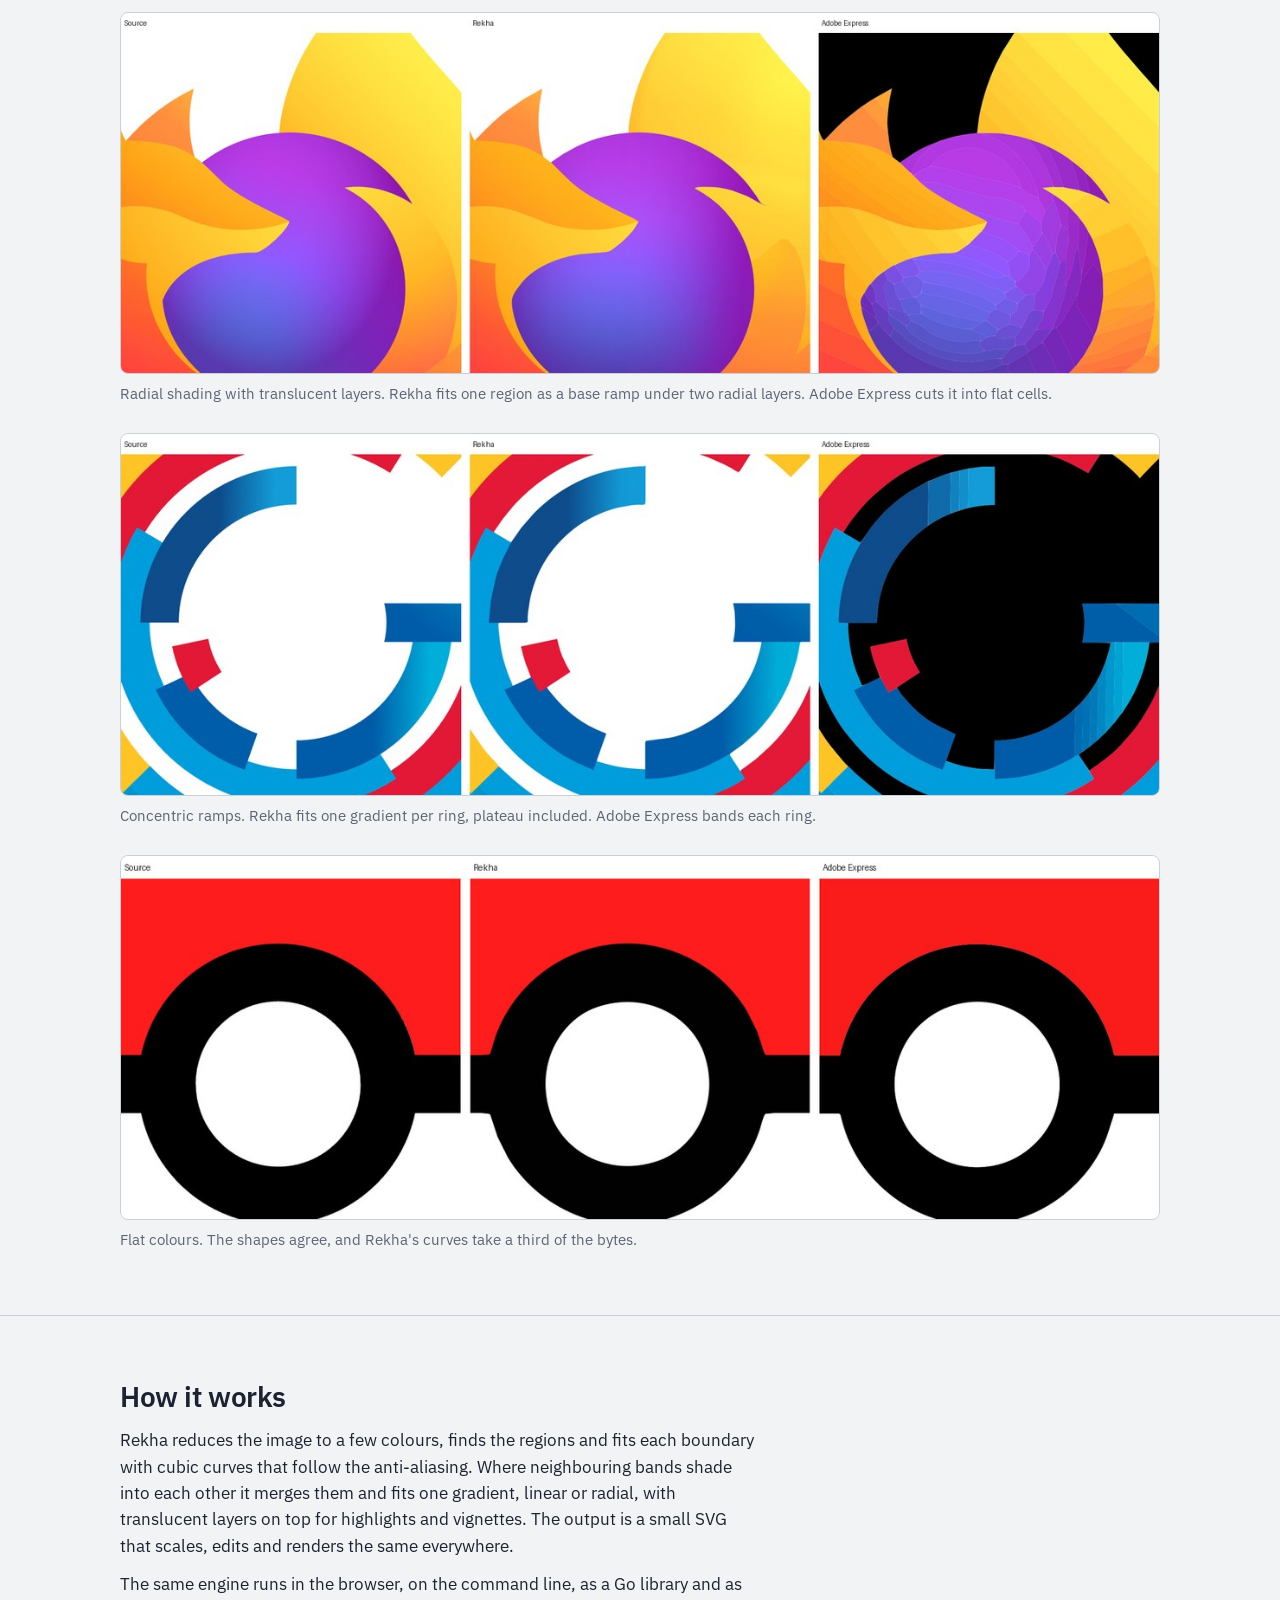
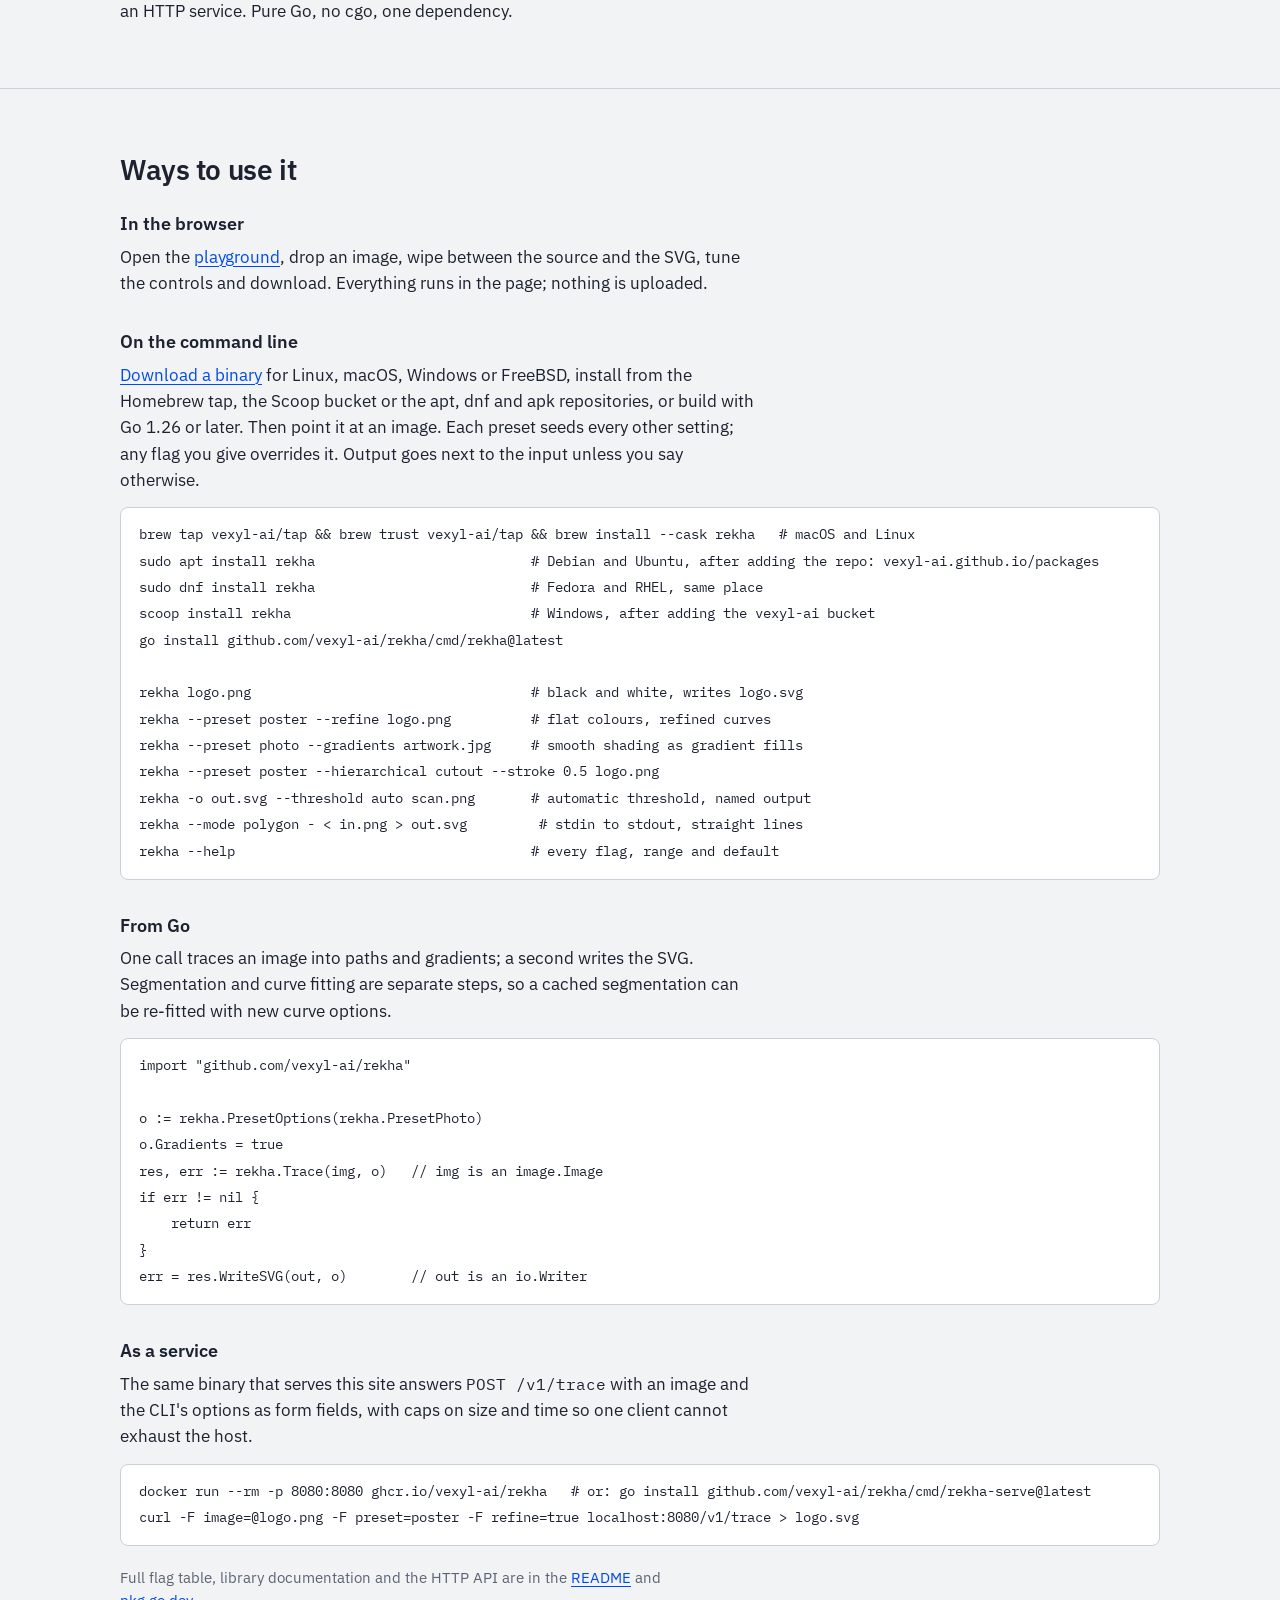
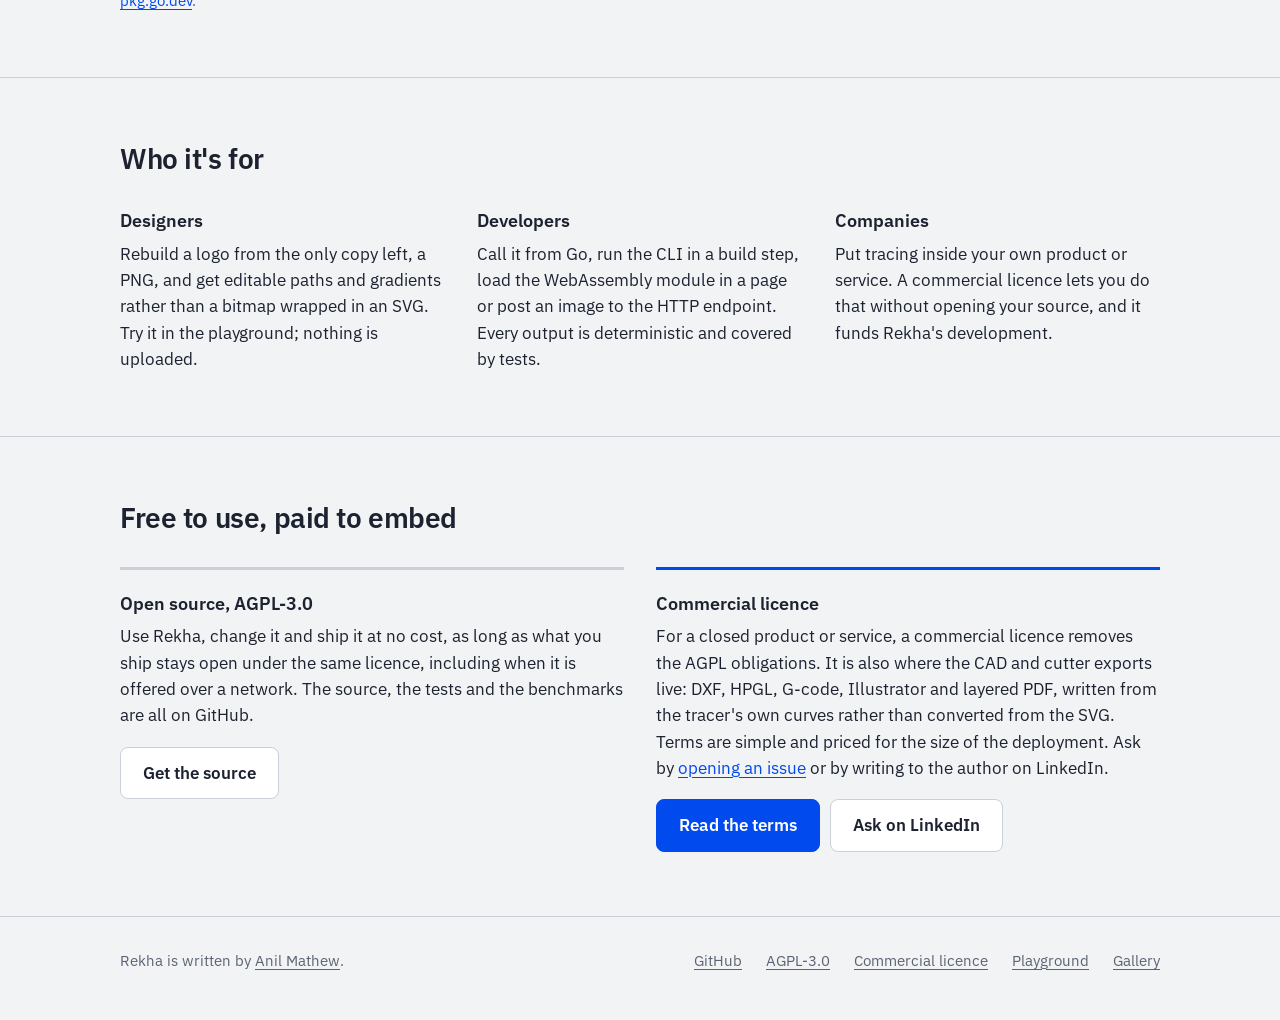
==== commit f7c7dd72: "docs: draw the open-core line at export formats SVG, PDF and EPS stay in the open build; DXF, HPGL/P" ====
--- a/web/index.html
+++ b/web/index.html
@@ -198,7 +198,7 @@
       </div>
       <div class="paid">
         <h3>Commercial licence</h3>
-        <p>For a closed product or service, a commercial licence removes the AGPL obligations. Terms are simple and priced for the size of the deployment. Ask by <a href="https://github.com/vexyl-ai/rekha/issues/new">opening an issue</a> or by writing to the author on LinkedIn.</p>
+        <p>For a closed product or service, a commercial licence removes the AGPL obligations. It is also where the CAD and cutter exports live: DXF, HPGL, G-code, Illustrator and layered PDF, written from the tracer's own curves rather than converted from the SVG. Terms are simple and priced for the size of the deployment. Ask by <a href="https://github.com/vexyl-ai/rekha/issues/new">opening an issue</a> or by writing to the author on LinkedIn.</p>
         <div class="cta">
           <a class="btn primary" href="https://github.com/vexyl-ai/rekha/blob/main/COMMERCIAL.md">Read the terms</a>
           <a class="btn" href="https://www.linkedin.com/in/anilmathewm/">Ask on LinkedIn</a>
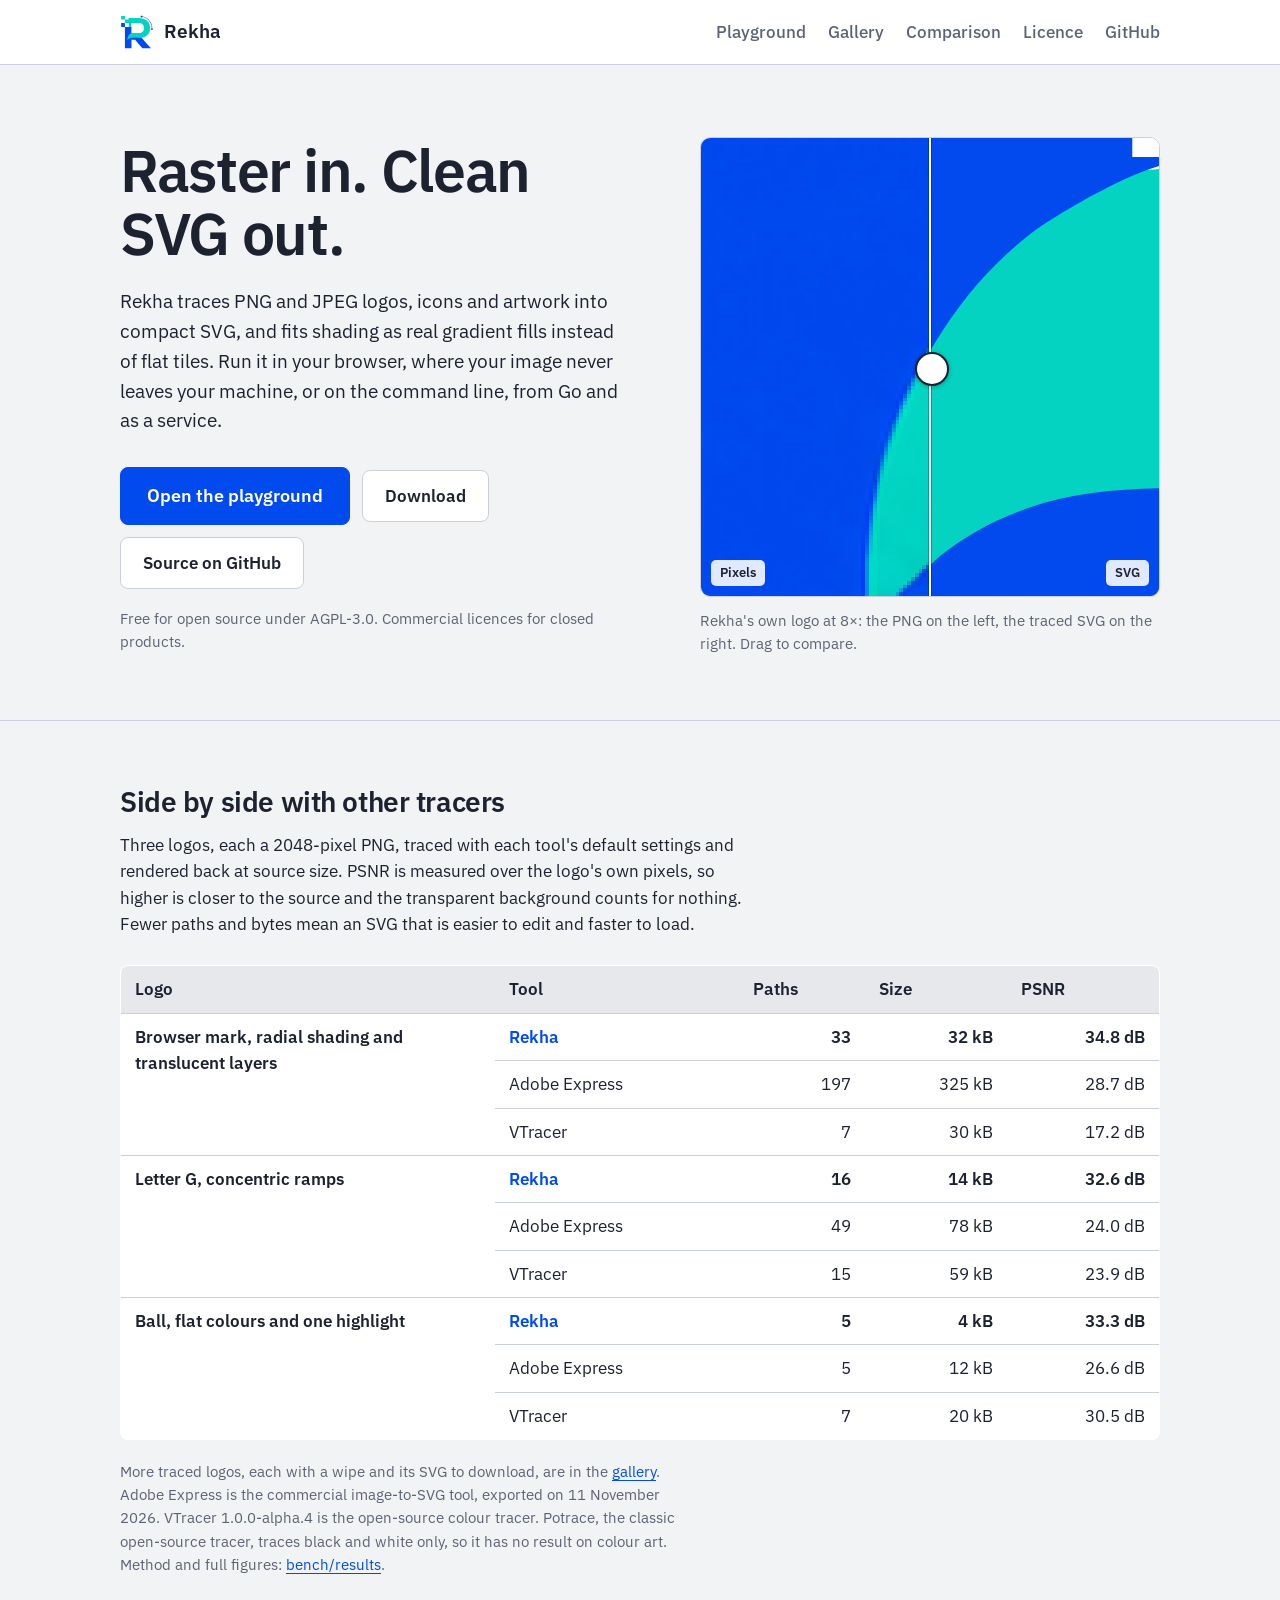
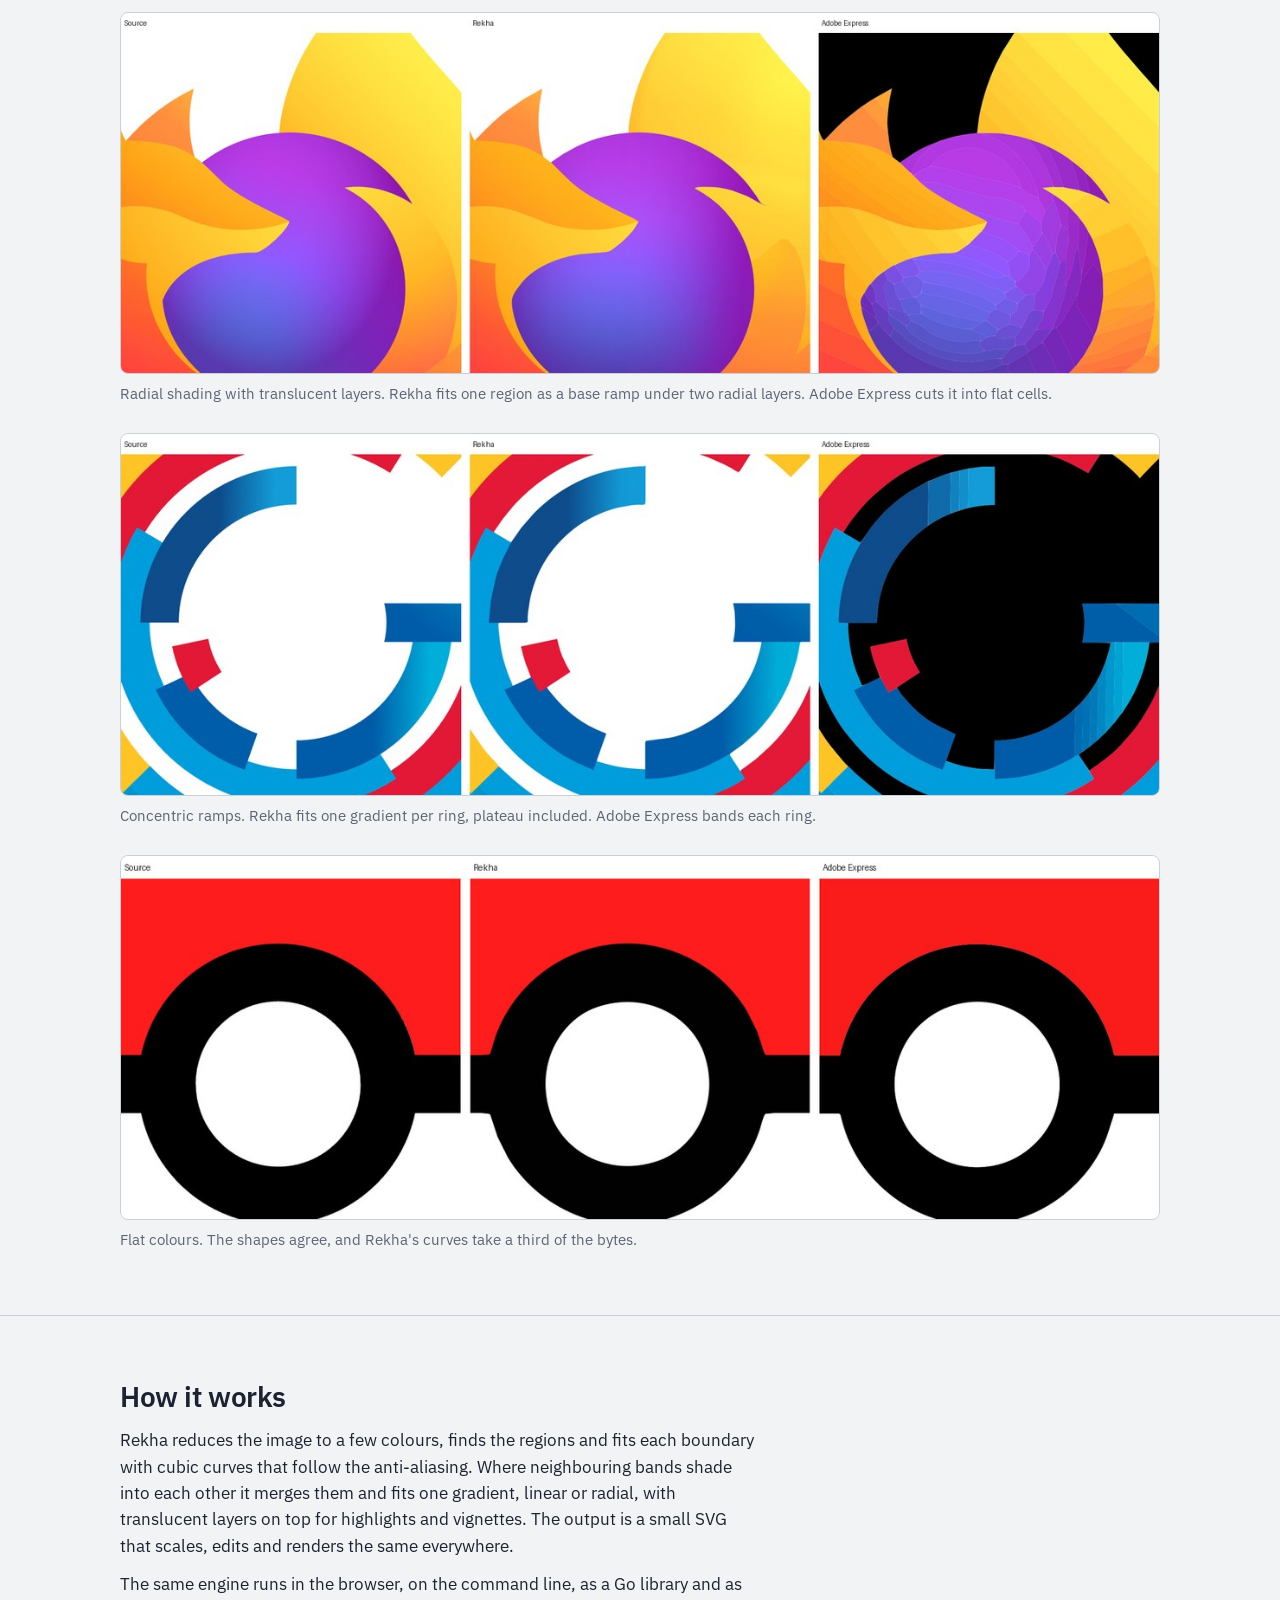
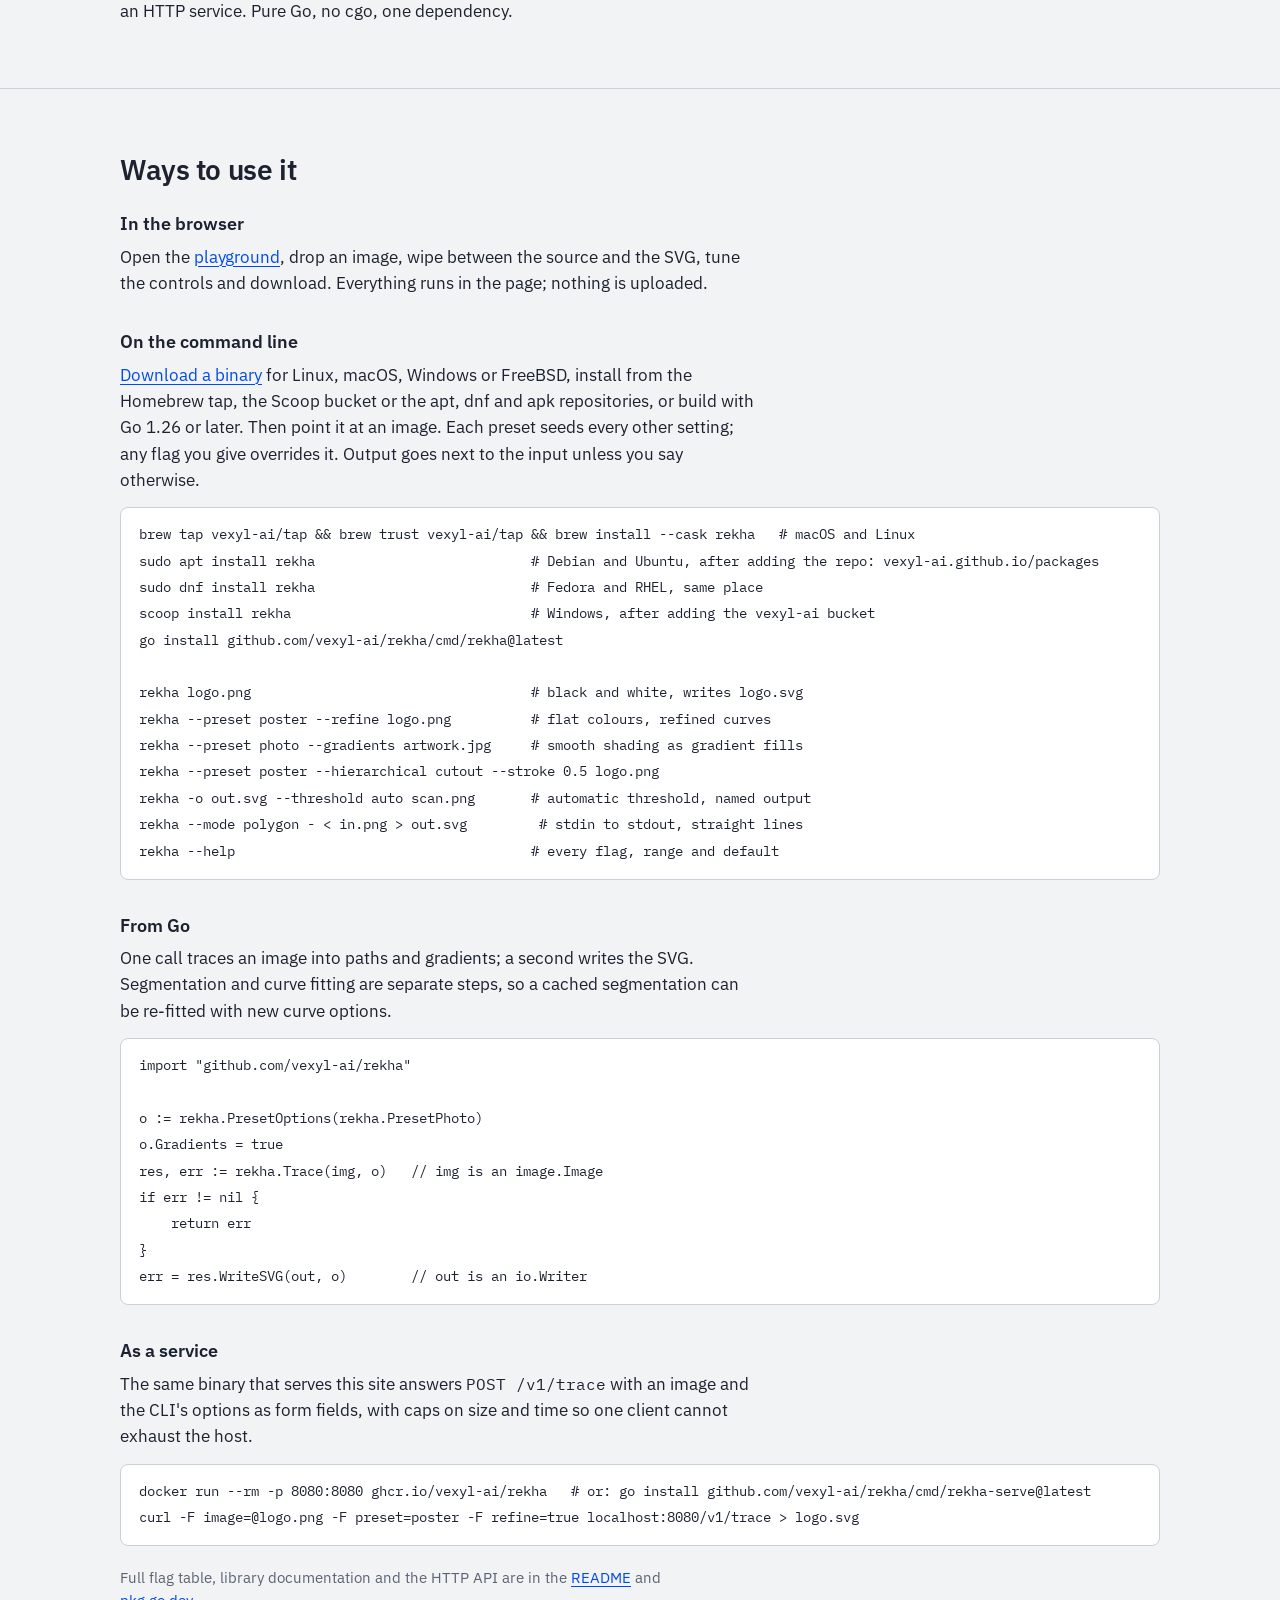
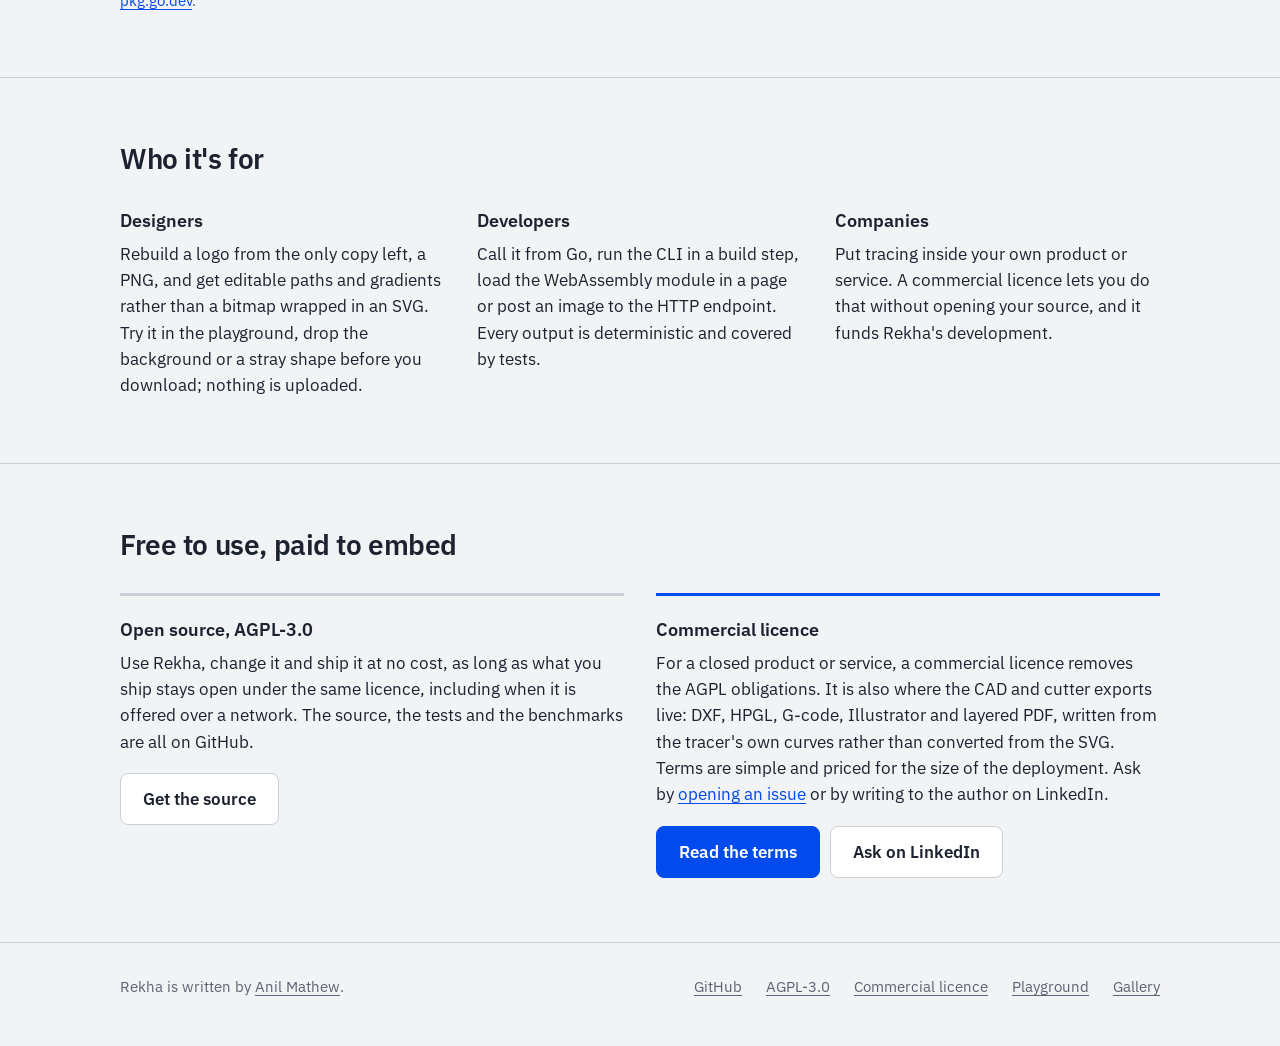
==== commit 47c40b27: "web: basic edits in the playground before the download The trace is now inline SVG on the stage. Cli" ====
--- a/web/index.html
+++ b/web/index.html
@@ -173,7 +173,7 @@
     <div class="cols">
       <div>
         <h3>Designers</h3>
-        <p>Rebuild a logo from the only copy left, a PNG, and get editable paths and gradients rather than a bitmap wrapped in an SVG. Try it in the playground; nothing is uploaded.</p>
+        <p>Rebuild a logo from the only copy left, a PNG, and get editable paths and gradients rather than a bitmap wrapped in an SVG. Try it in the playground, drop the background or a stray shape before you download; nothing is uploaded.</p>
       </div>
       <div>
         <h3>Developers</h3>
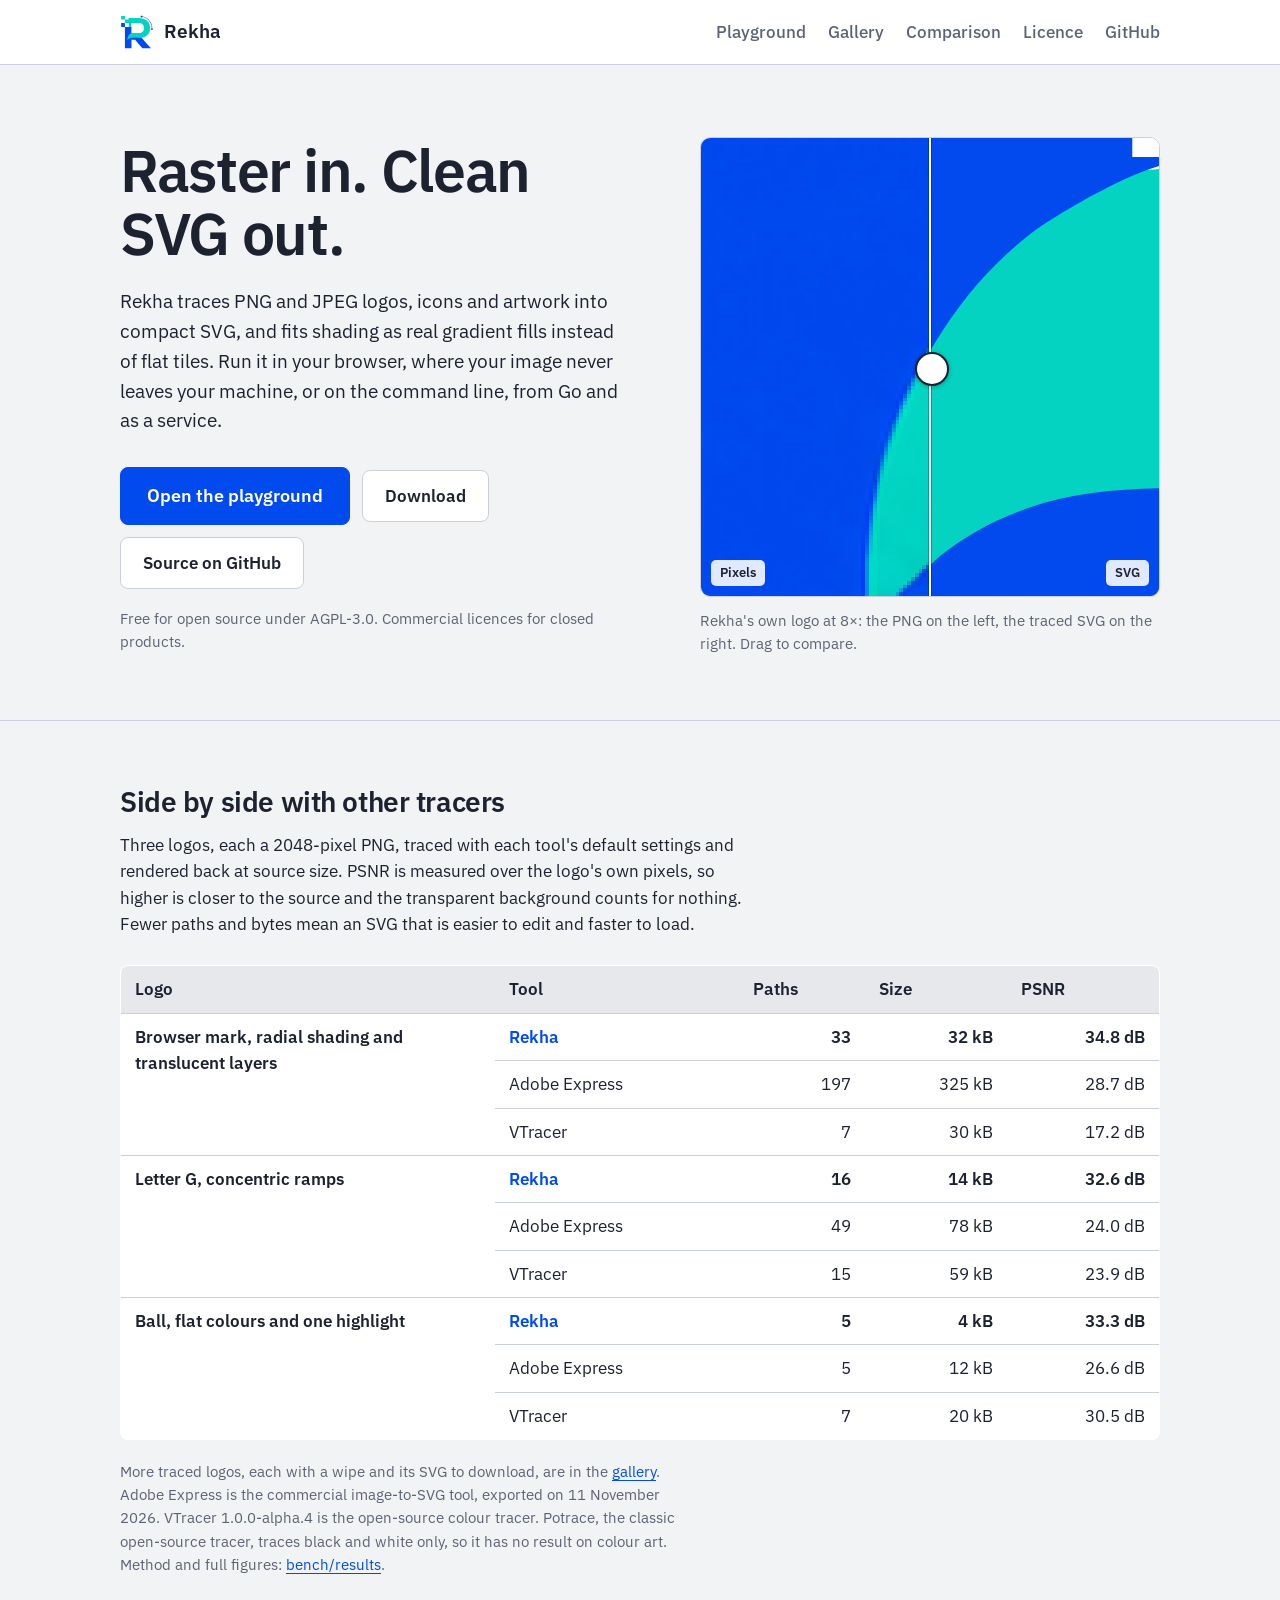
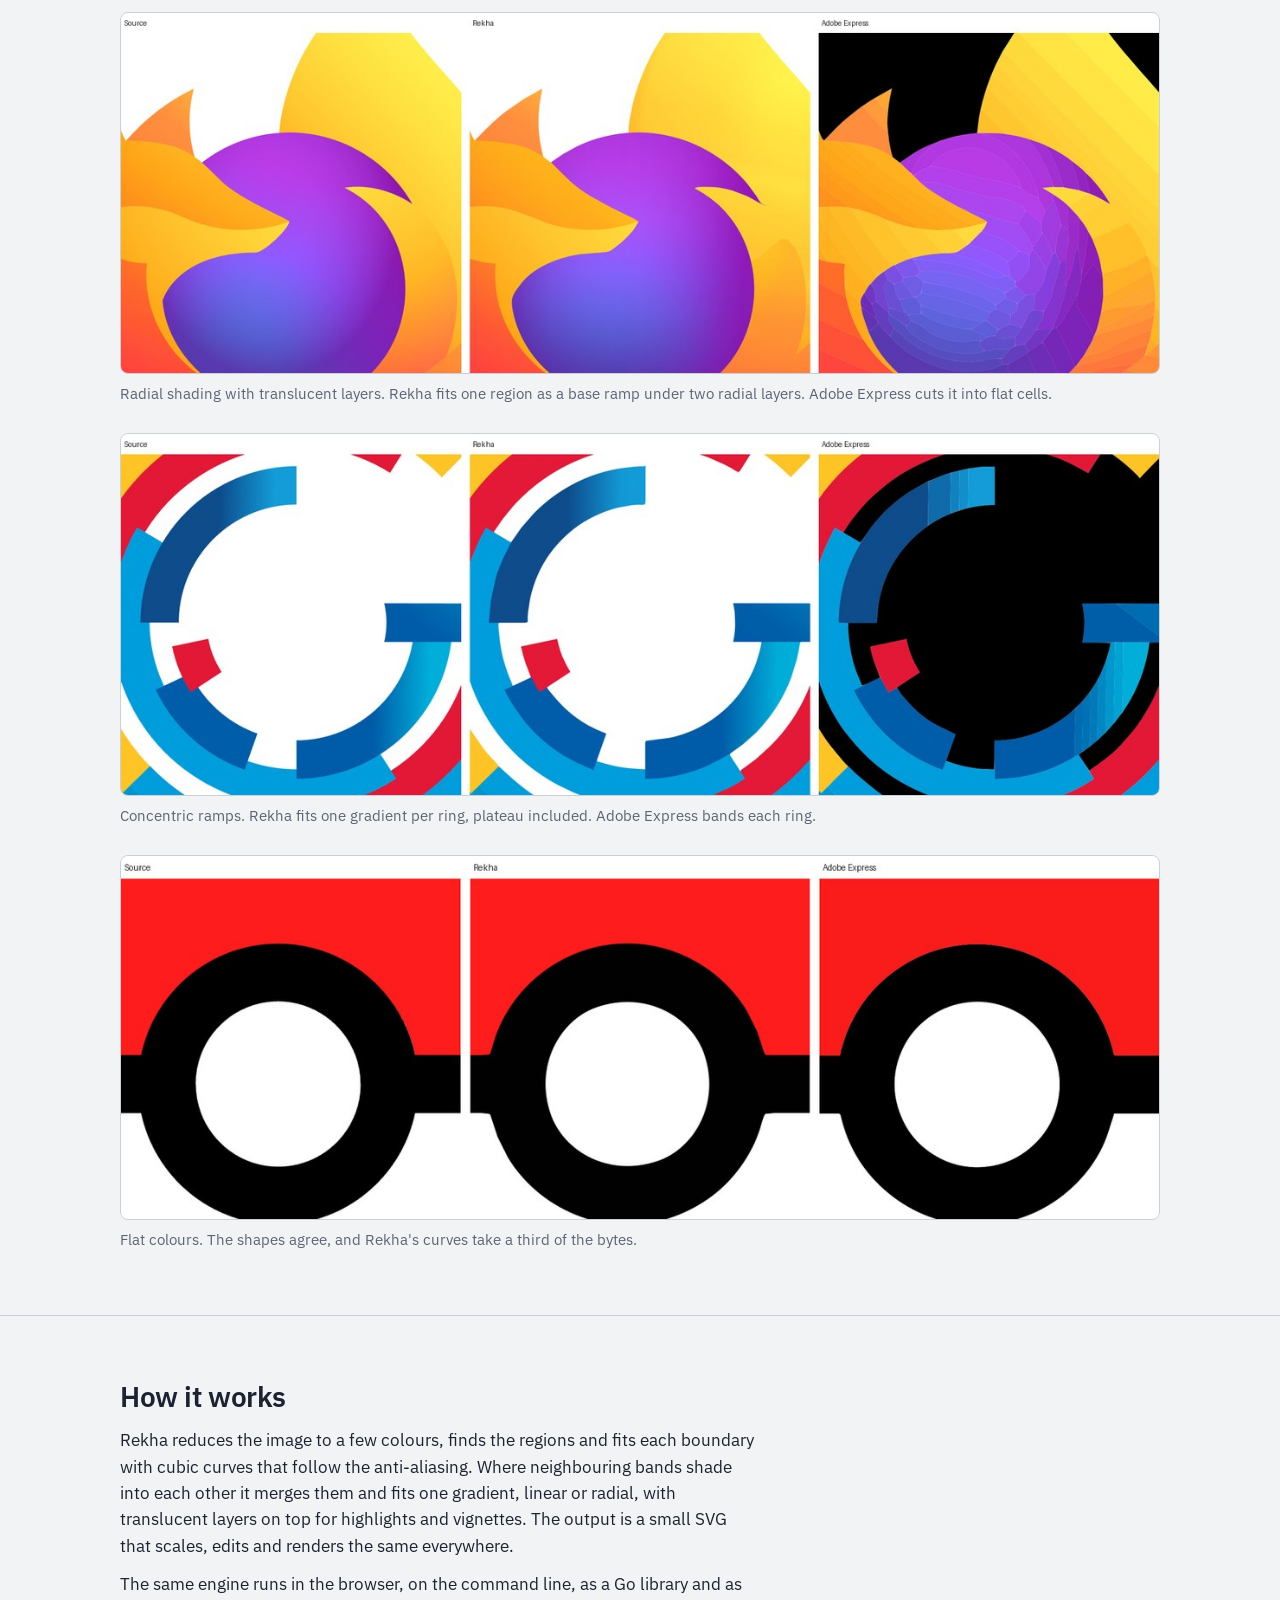
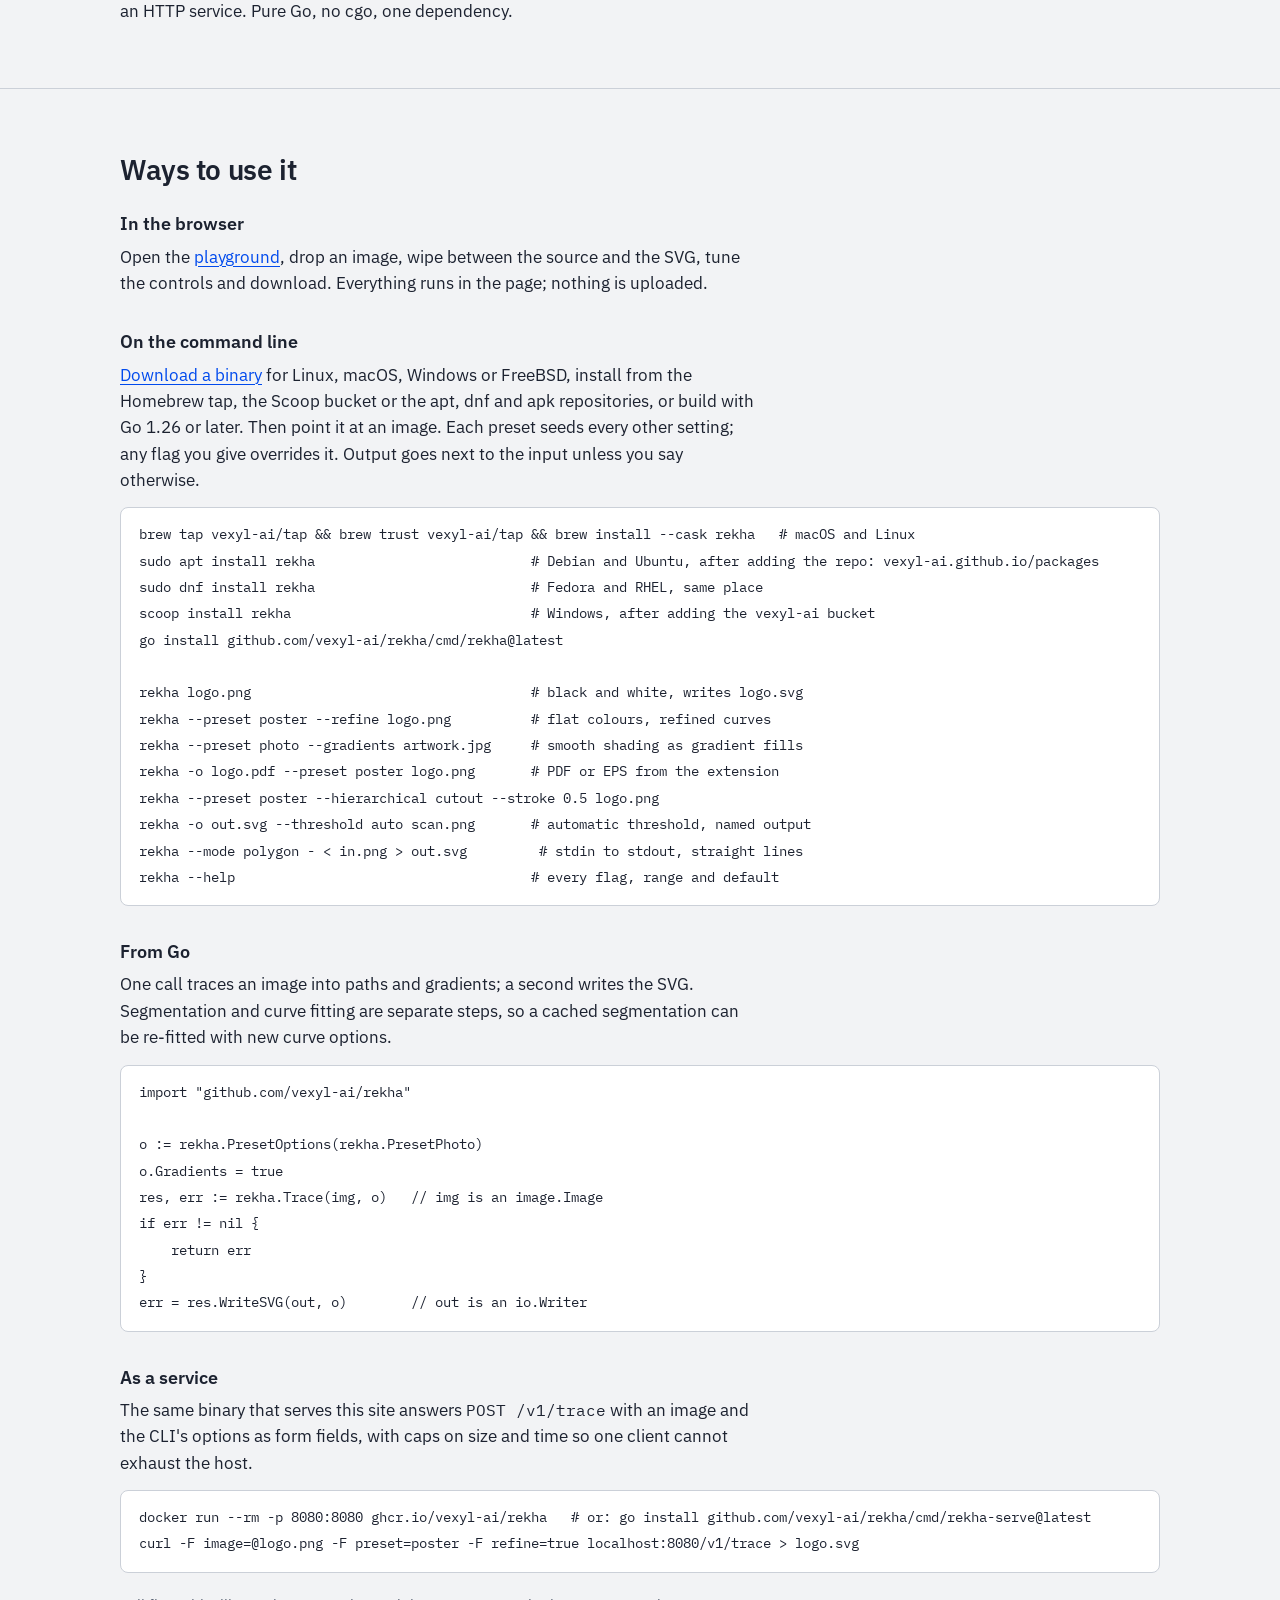
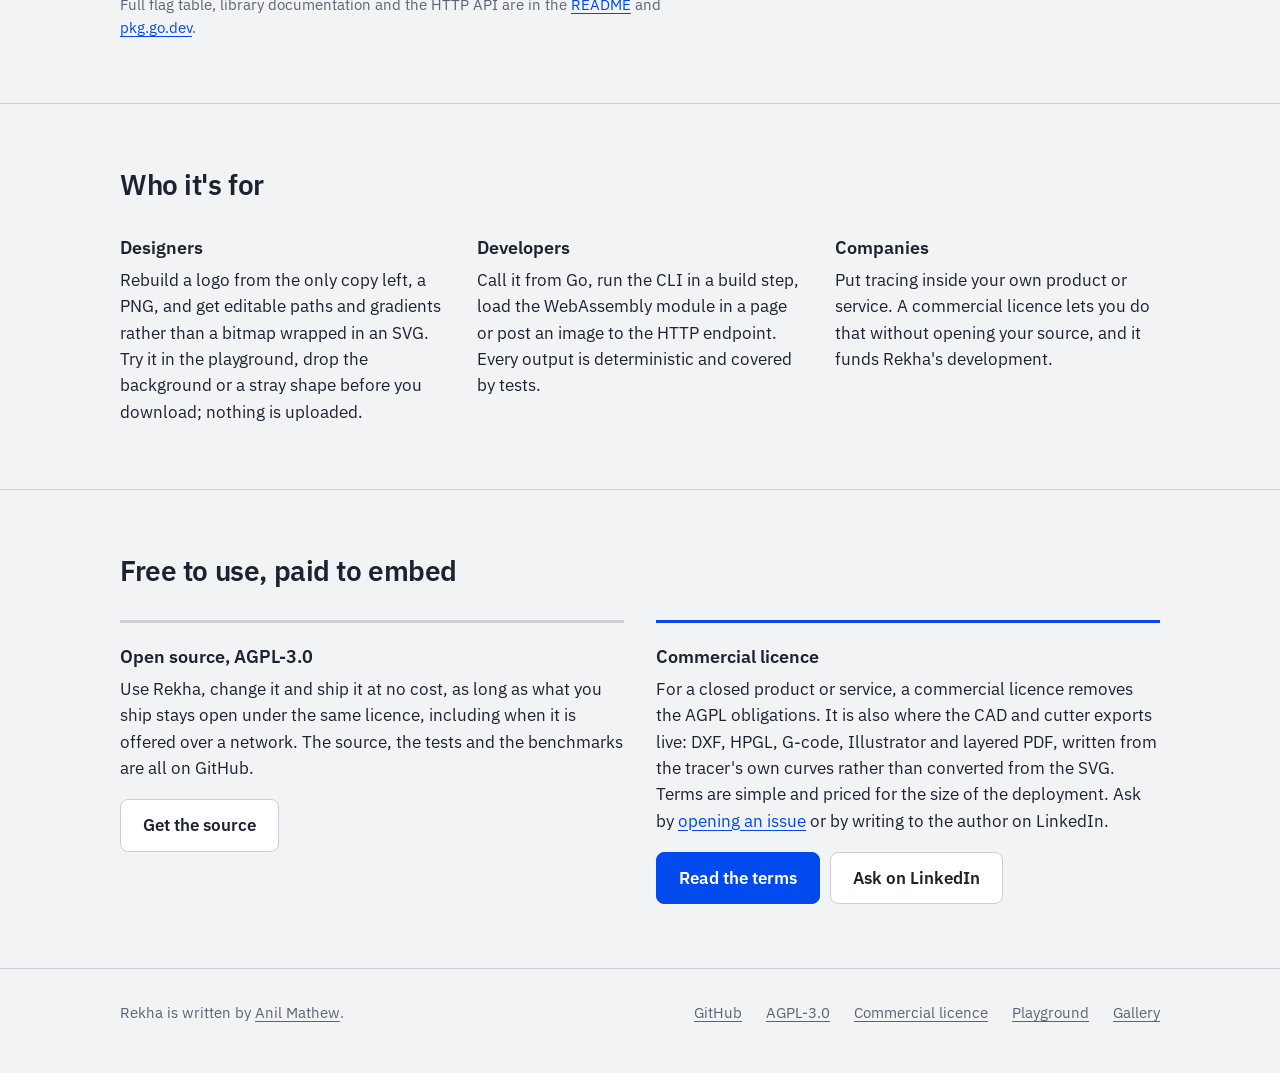
==== commit 6d2bd324: "export: PDF and EPS output from the same paths and gradients internal/export writes a one-page PDF 1" ====
--- a/web/index.html
+++ b/web/index.html
@@ -142,6 +142,7 @@
 rekha logo.png                                   # black and white, writes logo.svg
 rekha --preset poster --refine logo.png          # flat colours, refined curves
 rekha --preset photo --gradients artwork.jpg     # smooth shading as gradient fills
+rekha -o logo.pdf --preset poster logo.png       # PDF or EPS from the extension
 rekha --preset poster --hierarchical cutout --stroke 0.5 logo.png
 rekha -o out.svg --threshold auto scan.png       # automatic threshold, named output
 rekha --mode polygon - &lt; in.png &gt; out.svg         # stdin to stdout, straight lines
